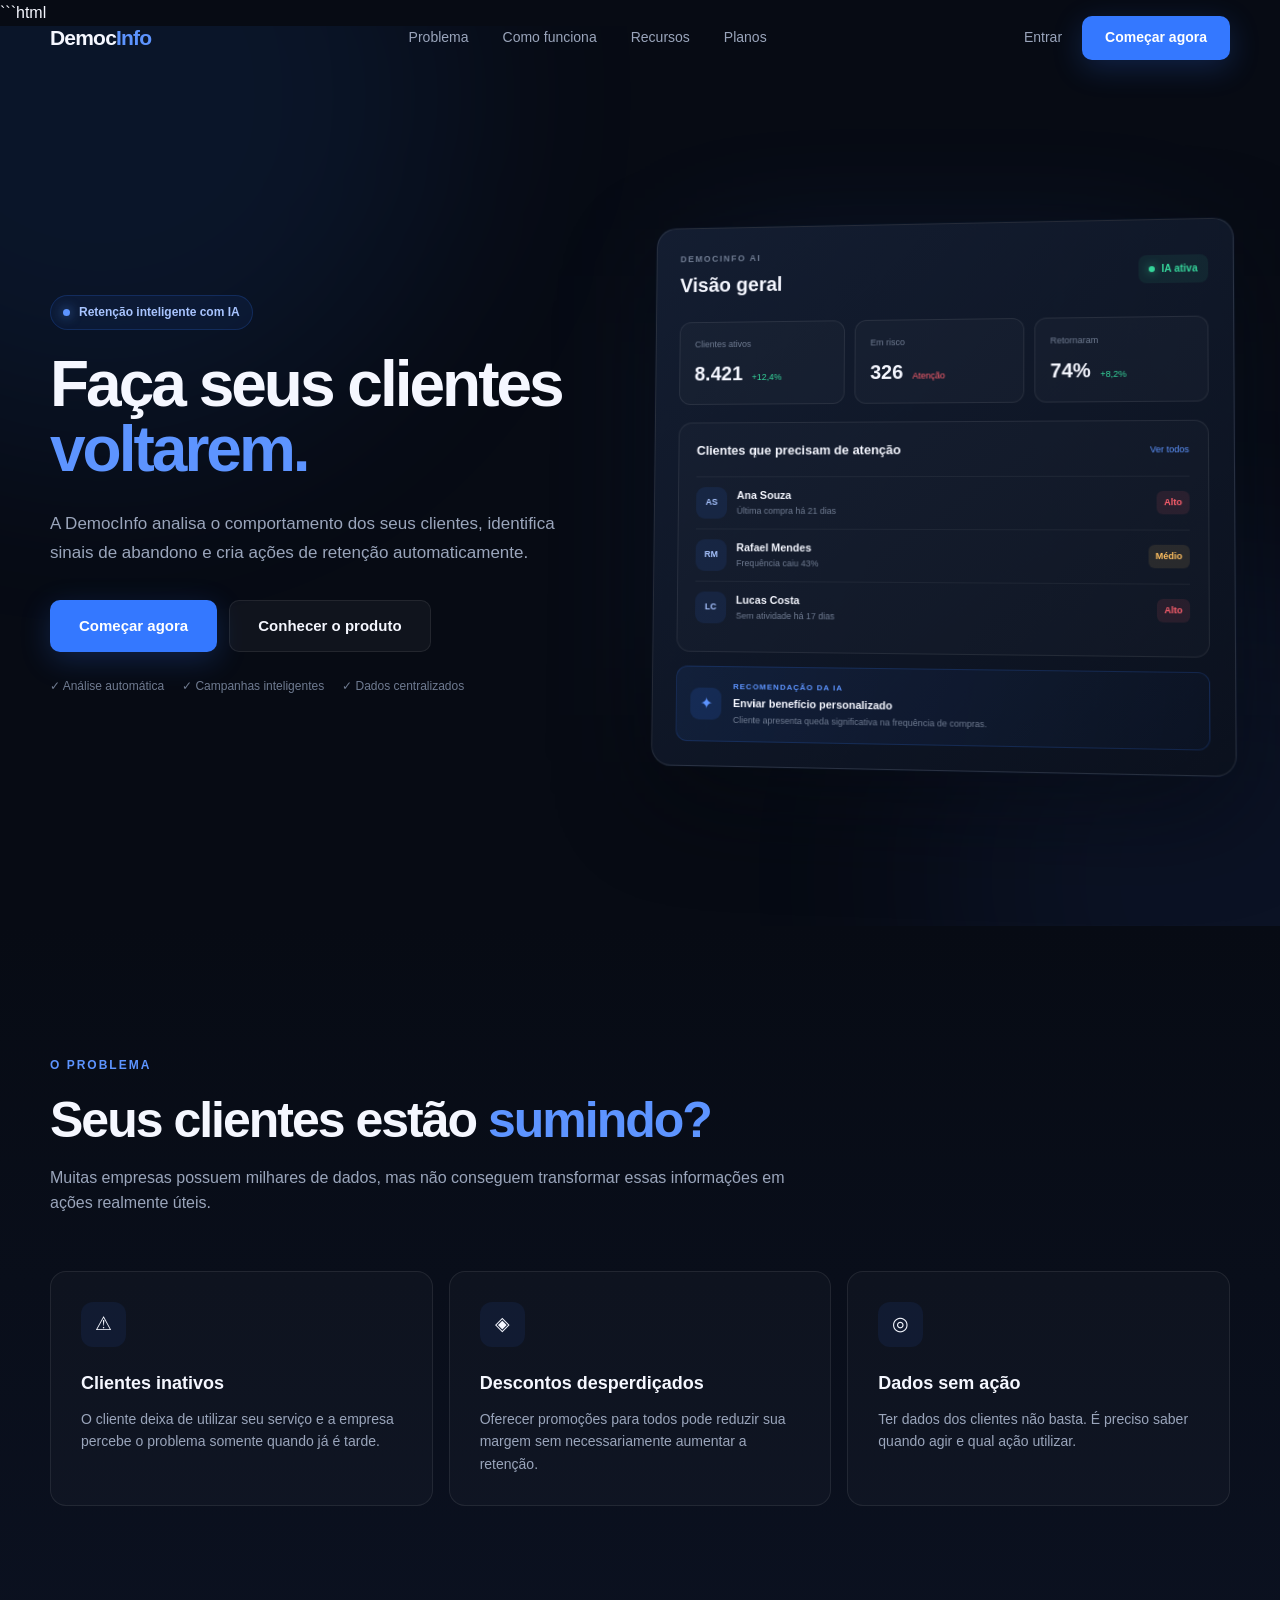
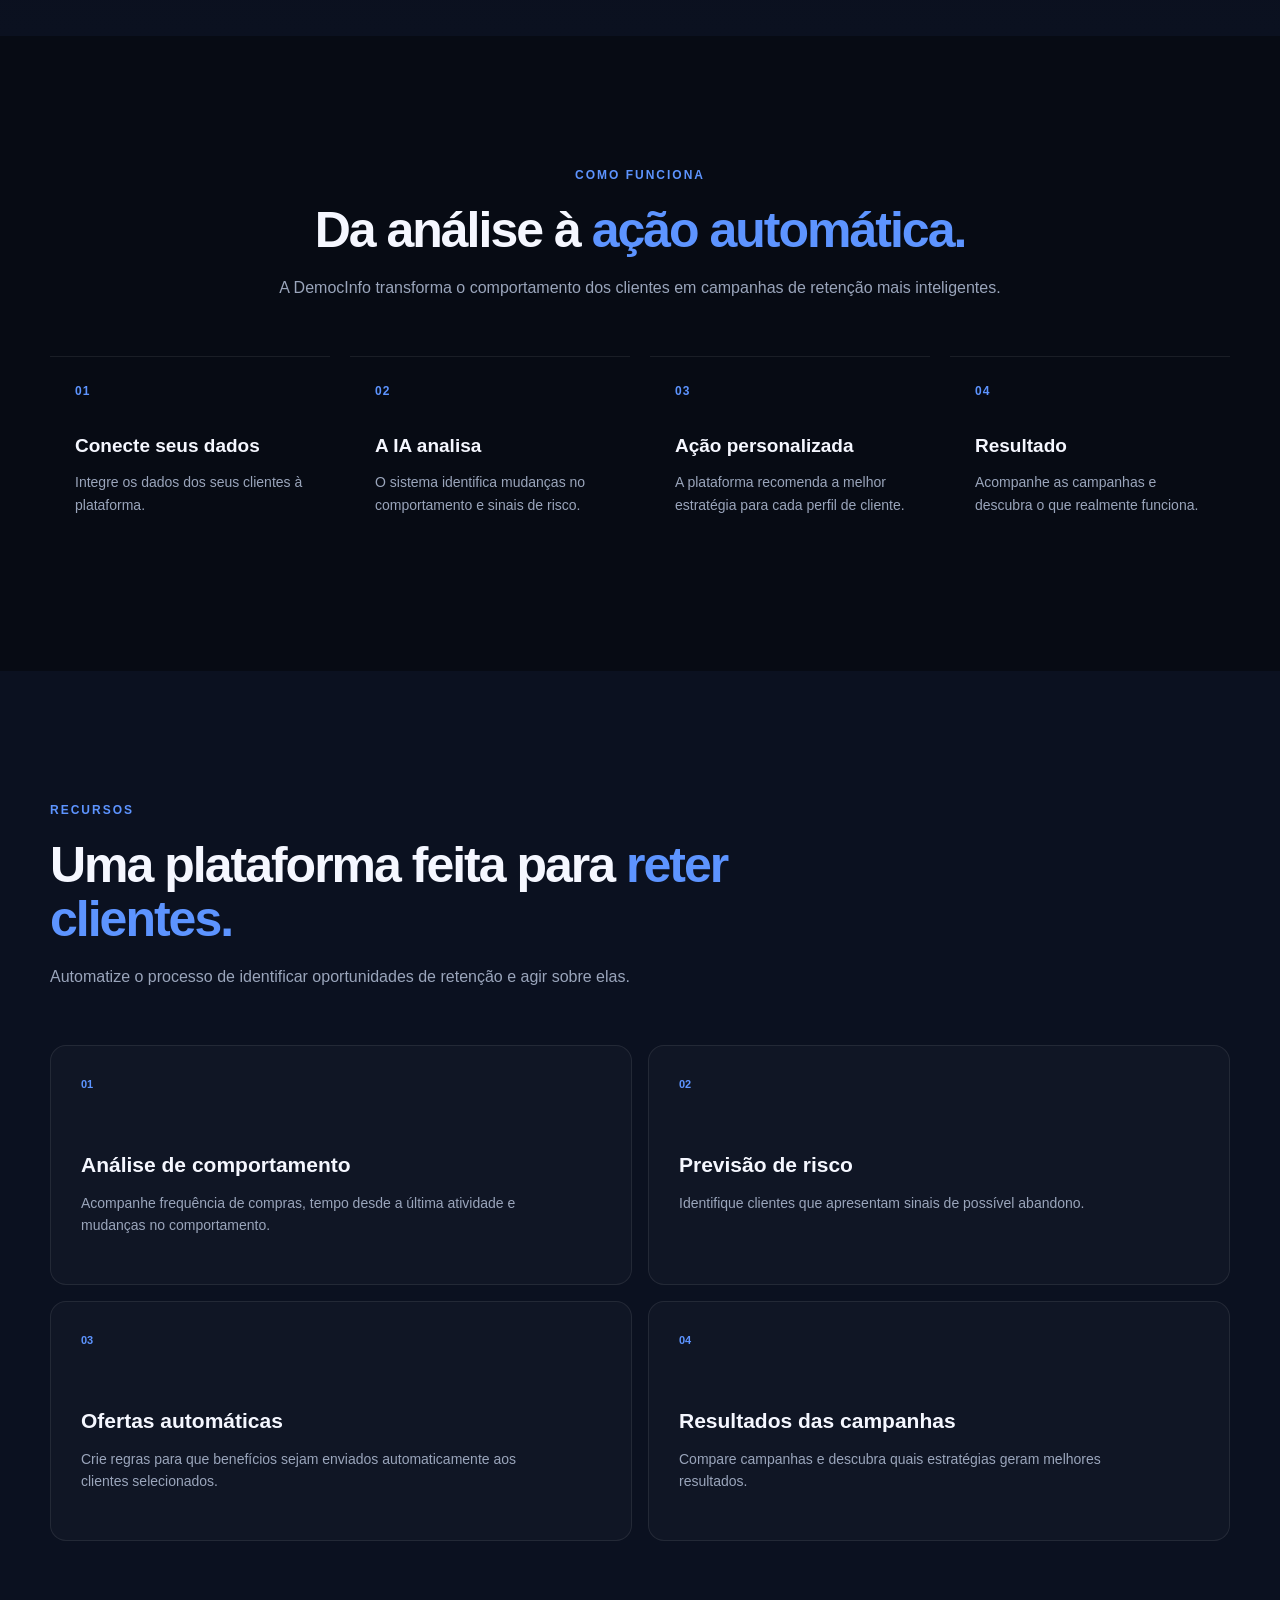
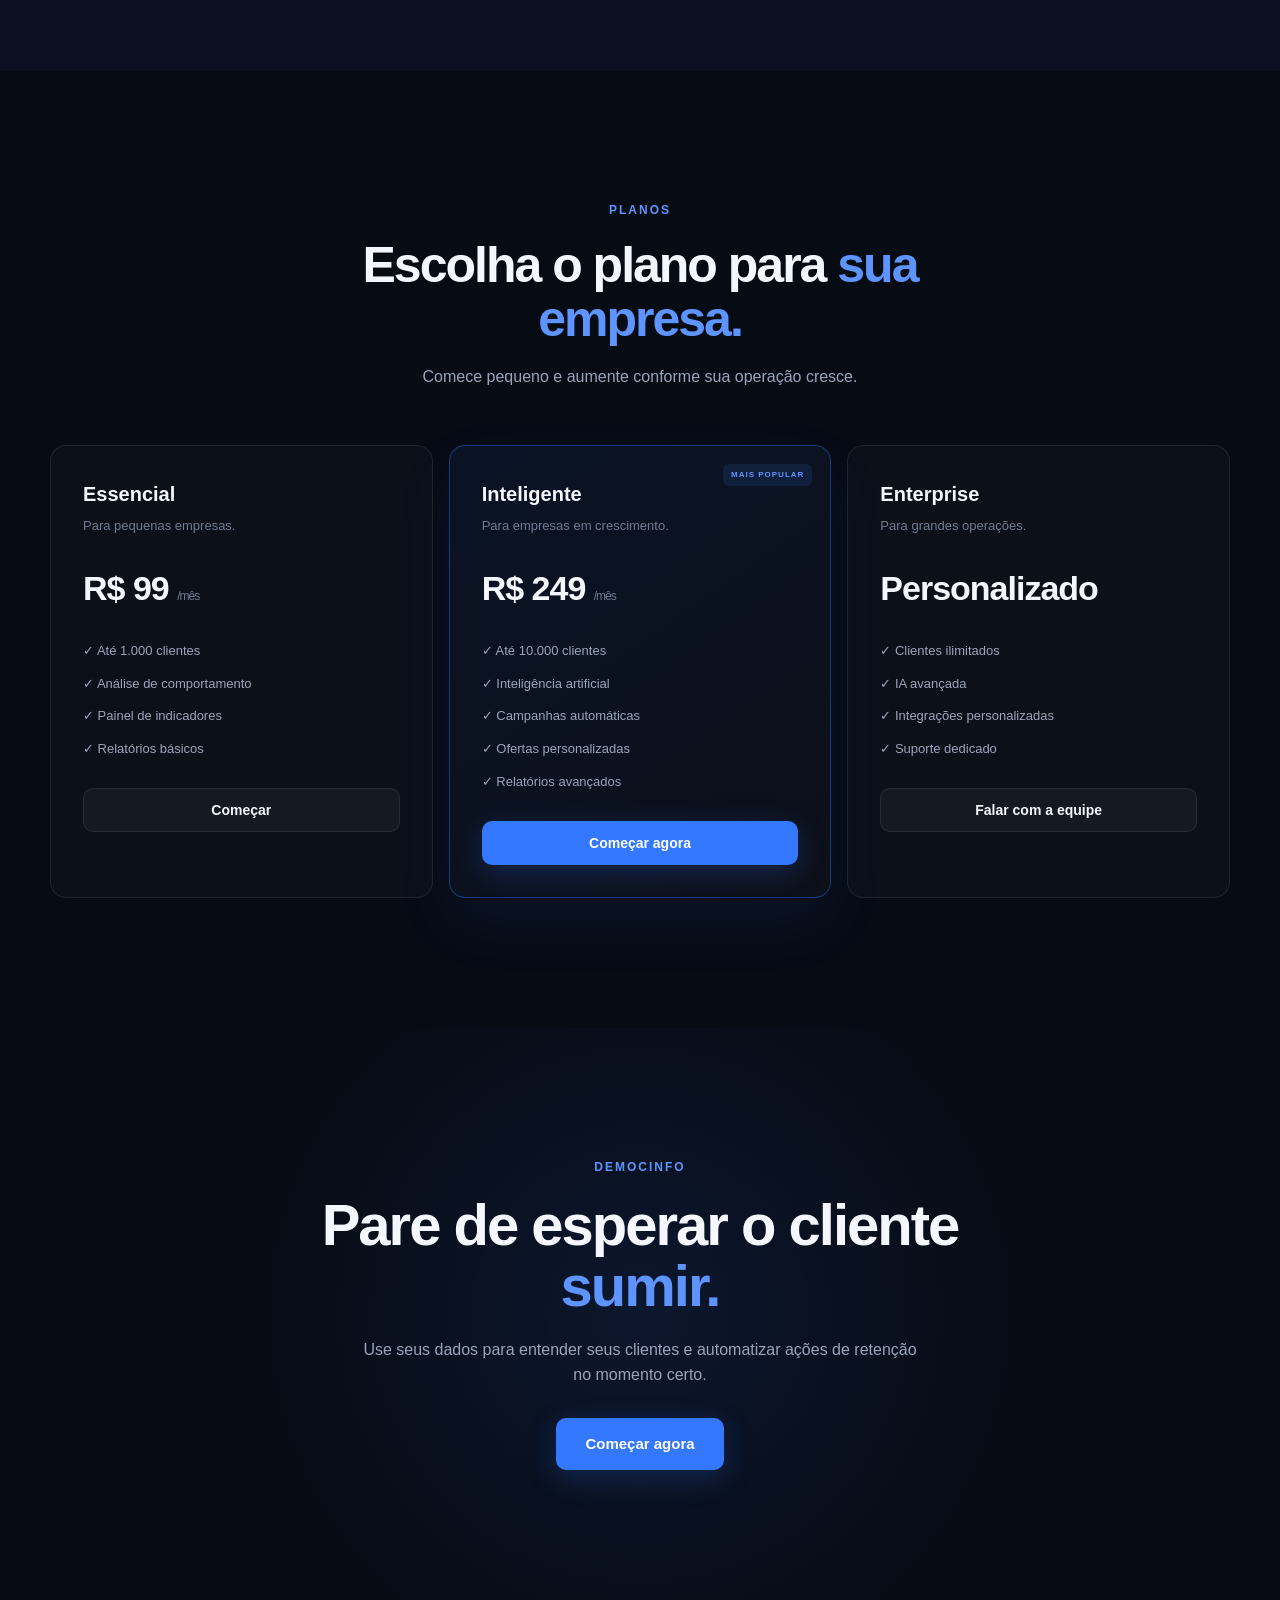
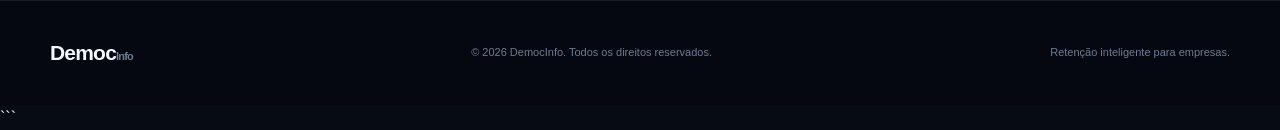
==== backEnd/index.html @ ce71ee93 "democinfo" ====
```html
<!DOCTYPE html>
<html lang="pt-BR">

<head>
    <meta charset="UTF-8">
    <meta name="viewport" content="width=device-width, initial-scale=1.0">

    <title>DemocInfo | Retenção inteligente de clientes</title>

    <meta
        name="description"
        content="DemocInfo utiliza inteligência artificial para identificar clientes em risco e automatizar campanhas de retenção."
    >

    <link rel="stylesheet" href="style.css">
</head>

<body>

    <!-- NAVBAR -->

    <header class="navbar" id="navbar">
        <div class="container navbar-content">

            <a href="index.html" class="logo">
                Democ<span>Info</span>
            </a>

            <nav class="nav-links">
                <a href="#problema">Problema</a>
                <a href="#como-funciona">Como funciona</a>
                <a href="#recursos">Recursos</a>
                <a href="#planos">Planos</a>
            </nav>

            <div class="nav-actions">
                <a href="login.html" class="login-link">Entrar</a>
                <a href="cadastro.html" class="btn btn-primary">Começar agora</a>
            </div>

        </div>
    </header>


    <!-- HERO -->

    <main>

        <section class="hero">
            <div class="container hero-content">

                <div class="hero-text">

                    <div class="badge">
                        <span class="badge-dot"></span>
                        Retenção inteligente com IA
                    </div>

                    <h1>
                        Faça seus clientes
                        <span>voltarem.</span>
                    </h1>

                    <p>
                        A DemocInfo analisa o comportamento dos seus clientes,
                        identifica sinais de abandono e cria ações de retenção
                        automaticamente.
                    </p>

                    <div class="hero-buttons">
                        <a href="cadastro.html" class="btn btn-primary btn-large">
                            Começar agora
                        </a>

                        <a href="produto.html" class="btn btn-secondary btn-large">
                            Conhecer o produto
                        </a>
                    </div>

                    <div class="hero-info">
                        <span>✓ Análise automática</span>
                        <span>✓ Campanhas inteligentes</span>
                        <span>✓ Dados centralizados</span>
                    </div>

                </div>


                <!-- DASHBOARD -->

                <div class="dashboard-wrapper">

                    <div class="dashboard-glow"></div>

                    <div class="dashboard">

                        <div class="dashboard-header">

                            <div>
                                <span class="dashboard-label">
                                    DEMOCINFO AI
                                </span>

                                <h3>
                                    Visão geral
                                </h3>
                            </div>

                            <div class="dashboard-status">
                                <span></span>
                                IA ativa
                            </div>

                        </div>


                        <div class="stats-grid">

                            <div class="stat-card">
                                <span class="stat-title">
                                    Clientes ativos
                                </span>

                                <strong>
                                    8.421
                                </strong>

                                <small class="positive">
                                    +12,4%
                                </small>
                            </div>

                            <div class="stat-card">
                                <span class="stat-title">
                                    Em risco
                                </span>

                                <strong>
                                    326
                                </strong>

                                <small class="negative">
                                    Atenção
                                </small>
                            </div>

                            <div class="stat-card">
                                <span class="stat-title">
                                    Retornaram
                                </span>

                                <strong>
                                    74%
                                </strong>

                                <small class="positive">
                                    +8,2%
                                </small>
                            </div>

                        </div>


                        <div class="risk-section">

                            <div class="section-header">

                                <h4>
                                    Clientes que precisam de atenção
                                </h4>

                                <span class="view-all">
                                    Ver todos
                                </span>

                            </div>


                            <div class="customer">

                                <div class="customer-avatar">
                                    AS
                                </div>

                                <div class="customer-info">
                                    <strong>
                                        Ana Souza
                                    </strong>

                                    <span>
                                        Última compra há 21 dias
                                    </span>
                                </div>

                                <span class="risk high">
                                    Alto
                                </span>

                            </div>


                            <div class="customer">

                                <div class="customer-avatar">
                                    RM
                                </div>

                                <div class="customer-info">
                                    <strong>
                                        Rafael Mendes
                                    </strong>

                                    <span>
                                        Frequência caiu 43%
                                    </span>
                                </div>

                                <span class="risk medium">
                                    Médio
                                </span>

                            </div>


                            <div class="customer">

                                <div class="customer-avatar">
                                    LC
                                </div>

                                <div class="customer-info">
                                    <strong>
                                        Lucas Costa
                                    </strong>

                                    <span>
                                        Sem atividade há 17 dias
                                    </span>
                                </div>

                                <span class="risk high">
                                    Alto
                                </span>

                            </div>

                        </div>


                        <div class="ai-card">

                            <div class="ai-icon">
                                ✦
                            </div>

                            <div>
                                <span>
                                    RECOMENDAÇÃO DA IA
                                </span>

                                <strong>
                                    Enviar benefício personalizado
                                </strong>

                                <p>
                                    Cliente apresenta queda significativa
                                    na frequência de compras.
                                </p>
                            </div>

                        </div>

                    </div>

                </div>

            </div>
        </section>


        <!-- PROBLEMA -->

        <section class="problem" id="problema">

            <div class="container">

                <div class="section-title">

                    <span class="eyebrow">
                        O problema
                    </span>

                    <h2>
                        Seus clientes estão
                        <span>sumindo?</span>
                    </h2>

                    <p>
                        Muitas empresas possuem milhares de dados, mas não
                        conseguem transformar essas informações em ações
                        realmente úteis.
                    </p>

                </div>


                <div class="problem-grid">

                    <article class="problem-card">

                        <div class="problem-icon">
                            ⚠
                        </div>

                        <h3>
                            Clientes inativos
                        </h3>

                        <p>
                            O cliente deixa de utilizar seu serviço e a empresa
                            percebe o problema somente quando já é tarde.
                        </p>

                    </article>


                    <article class="problem-card">

                        <div class="problem-icon">
                            ◈
                        </div>

                        <h3>
                            Descontos desperdiçados
                        </h3>

                        <p>
                            Oferecer promoções para todos pode reduzir sua
                            margem sem necessariamente aumentar a retenção.
                        </p>

                    </article>


                    <article class="problem-card">

                        <div class="problem-icon">
                            ◎
                        </div>

                        <h3>
                            Dados sem ação
                        </h3>

                        <p>
                            Ter dados dos clientes não basta. É preciso saber
                            quando agir e qual ação utilizar.
                        </p>

                    </article>

                </div>

            </div>

        </section>


        <!-- COMO FUNCIONA -->

        <section class="how-it-works" id="como-funciona">

            <div class="container">

                <div class="section-title center">

                    <span class="eyebrow">
                        Como funciona
                    </span>

                    <h2>
                        Da análise à
                        <span>ação automática.</span>
                    </h2>

                    <p>
                        A DemocInfo transforma o comportamento dos clientes
                        em campanhas de retenção mais inteligentes.
                    </p>

                </div>


                <div class="steps">

                    <article class="step">

                        <div class="step-number">
                            01
                        </div>

                        <h3>
                            Conecte seus dados
                        </h3>

                        <p>
                            Integre os dados dos seus clientes à plataforma.
                        </p>

                    </article>


                    <article class="step">

                        <div class="step-number">
                            02
                        </div>

                        <h3>
                            A IA analisa
                        </h3>

                        <p>
                            O sistema identifica mudanças no comportamento
                            e sinais de risco.
                        </p>

                    </article>


                    <article class="step">

                        <div class="step-number">
                            03
                        </div>

                        <h3>
                            Ação personalizada
                        </h3>

                        <p>
                            A plataforma recomenda a melhor estratégia para
                            cada perfil de cliente.
                        </p>

                    </article>


                    <article class="step">

                        <div class="step-number">
                            04
                        </div>

                        <h3>
                            Resultado
                        </h3>

                        <p>
                            Acompanhe as campanhas e descubra o que realmente
                            funciona.
                        </p>

                    </article>

                </div>

            </div>

        </section>


        <!-- RECURSOS -->

        <section class="features" id="recursos">

            <div class="container">

                <div class="section-title">

                    <span class="eyebrow">
                        Recursos
                    </span>

                    <h2>
                        Uma plataforma feita para
                        <span>reter clientes.</span>
                    </h2>

                    <p>
                        Automatize o processo de identificar oportunidades
                        de retenção e agir sobre elas.
                    </p>

                </div>


                <div class="features-grid">

                    <article class="feature-card">

                        <span class="feature-number">
                            01
                        </span>

                        <h3>
                            Análise de comportamento
                        </h3>

                        <p>
                            Acompanhe frequência de compras, tempo desde a
                            última atividade e mudanças no comportamento.
                        </p>

                    </article>


                    <article class="feature-card">

                        <span class="feature-number">
                            02
                        </span>

                        <h3>
                            Previsão de risco
                        </h3>

                        <p>
                            Identifique clientes que apresentam sinais de
                            possível abandono.
                        </p>

                    </article>


                    <article class="feature-card">

                        <span class="feature-number">
                            03
                        </span>

                        <h3>
                            Ofertas automáticas
                        </h3>

                        <p>
                            Crie regras para que benefícios sejam enviados
                            automaticamente aos clientes selecionados.
                        </p>

                    </article>


                    <article class="feature-card">

                        <span class="feature-number">
                            04
                        </span>

                        <h3>
                            Resultados das campanhas
                        </h3>

                        <p>
                            Compare campanhas e descubra quais estratégias
                            geram melhores resultados.
                        </p>

                    </article>

                </div>

            </div>

        </section>


        <!-- PLANOS -->

        <section class="pricing" id="planos">

            <div class="container">

                <div class="section-title center">

                    <span class="eyebrow">
                        Planos
                    </span>

                    <h2>
                        Escolha o plano para
                        <span>sua empresa.</span>
                    </h2>

                    <p>
                        Comece pequeno e aumente conforme sua operação cresce.
                    </p>

                </div>


                <div class="pricing-grid">

                    <article class="pricing-card">

                        <h3>
                            Essencial
                        </h3>

                        <p>
                            Para pequenas empresas.
                        </p>

                        <div class="price">
                            R$ 99
                            <span>/mês</span>
                        </div>

                        <ul>
                            <li>✓ Até 1.000 clientes</li>
                            <li>✓ Análise de comportamento</li>
                            <li>✓ Painel de indicadores</li>
                            <li>✓ Relatórios básicos</li>
                        </ul>

                        <a href="cadastro.html" class="btn btn-secondary full">
                            Começar
                        </a>

                    </article>


                    <article class="pricing-card featured">

                        <span class="popular">
                            MAIS POPULAR
                        </span>

                        <h3>
                            Inteligente
                        </h3>

                        <p>
                            Para empresas em crescimento.
                        </p>

                        <div class="price">
                            R$ 249
                            <span>/mês</span>
                        </div>

                        <ul>
                            <li>✓ Até 10.000 clientes</li>
                            <li>✓ Inteligência artificial</li>
                            <li>✓ Campanhas automáticas</li>
                            <li>✓ Ofertas personalizadas</li>
                            <li>✓ Relatórios avançados</li>
                        </ul>

                        <a href="cadastro.html" class="btn btn-primary full">
                            Começar agora
                        </a>

                    </article>


                    <article class="pricing-card">

                        <h3>
                            Enterprise
                        </h3>

                        <p>
                            Para grandes operações.
                        </p>

                        <div class="price">
                            Personalizado
                        </div>

                        <ul>
                            <li>✓ Clientes ilimitados</li>
                            <li>✓ IA avançada</li>
                            <li>✓ Integrações personalizadas</li>
                            <li>✓ Suporte dedicado</li>
                        </ul>

                        <a href="cadastro.html" class="btn btn-secondary full">
                            Falar com a equipe
                        </a>

                    </article>

                </div>

            </div>

        </section>


        <!-- CTA -->

        <section class="cta">

            <div class="container cta-content">

                <span class="eyebrow">
                    DemocInfo
                </span>

                <h2>
                    Pare de esperar o cliente
                    <span>sumir.</span>
                </h2>

                <p>
                    Use seus dados para entender seus clientes e automatizar
                    ações de retenção no momento certo.
                </p>

                <a href="cadastro.html" class="btn btn-primary btn-large">
                    Começar agora
                </a>

            </div>

        </section>

    </main>


    <!-- FOOTER -->

    <footer class="footer">

        <div class="container footer-content">

            <div>
                <a href="index.html" class="logo">
                    Democ<span>Info</span>
                </a>
            </div>

            <p>
                © 2026 DemocInfo. Todos os direitos reservados.
            </p>

            <span>
                Retenção inteligente para empresas.
            </span>

        </div>

    </footer>


    <script src="auth.js"></script>

</body>
</html>
```
---- backEnd/style.css ----
* {
    margin: 0;
    padding: 0;
    box-sizing: border-box;
}

html {
    scroll-behavior: smooth;
}

body {
    font-family: Inter, Arial, Helvetica, sans-serif;
    background: #070b14;
    color: #f5f7ff;
    line-height: 1.6;
    overflow-x: hidden;
}

a {
    color: inherit;
    text-decoration: none;
}

button,
a {
    -webkit-tap-highlight-color: transparent;
}

:root {
    --background: #070b14;
    --background-light: #0b1120;
    --card: #0d1424;
    --card-light: #111a2d;
    --border: rgba(255, 255, 255, 0.08);
    --text: #f5f7ff;
    --text-secondary: #9aa5bb;
    --text-muted: #6f7b91;
    --primary: #3478ff;
    --primary-light: #5d94ff;
    --success: #35d69b;
    --danger: #ff5f6d;
    --warning: #ffbf5f;
    --radius: 16px;
    --container: 1180px;
}

.container {
    width: min(var(--container), calc(100% - 40px));
    margin: 0 auto;
}

.center {
    text-align: center;
}

.eyebrow {
    display: inline-block;
    margin-bottom: 18px;
    color: var(--primary-light);
    font-size: 12px;
    font-weight: 700;
    letter-spacing: 2px;
    text-transform: uppercase;
}

.btn {
    display: inline-flex;
    align-items: center;
    justify-content: center;
    min-height: 44px;
    padding: 0 22px;
    border-radius: 10px;
    border: 1px solid transparent;
    font-size: 14px;
    font-weight: 600;
    transition:
        transform 0.25s ease,
        background 0.25s ease,
        border-color 0.25s ease,
        box-shadow 0.25s ease;
    cursor: pointer;
}

.btn:hover {
    transform: translateY(-2px);
}

.btn-primary {
    background: var(--primary);
    color: white;
    box-shadow: 0 8px 30px rgba(52, 120, 255, 0.22);
}

.btn-primary:hover {
    background: var(--primary-light);
    box-shadow: 0 12px 35px rgba(52, 120, 255, 0.32);
}

.btn-secondary {
    background: rgba(255, 255, 255, 0.04);
    border-color: var(--border);
    color: var(--text);
}

.btn-secondary:hover {
    background: rgba(255, 255, 255, 0.08);
    border-color: rgba(255, 255, 255, 0.14);
}

.btn-large {
    min-height: 52px;
    padding: 0 28px;
    font-size: 15px;
}

.full {
    width: 100%;
}

.navbar {
    position: fixed;
    top: 0;
    left: 0;
    width: 100%;
    height: 76px;
    z-index: 1000;
    border-bottom: 1px solid transparent;
    transition:
        background 0.3s ease,
        border-color 0.3s ease,
        backdrop-filter 0.3s ease;
}

.navbar.scrolled {
    background: rgba(7, 11, 20, 0.82);
    border-color: var(--border);
    backdrop-filter: blur(18px);
}

.navbar-content {
    height: 100%;
    display: flex;
    align-items: center;
    justify-content: space-between;
}

.logo {
    font-size: 21px;
    font-weight: 800;
    letter-spacing: -0.8px;
}

.logo span {
    color: var(--primary-light);
}

.nav-links {
    display: flex;
    align-items: center;
    gap: 34px;
    color: var(--text-secondary);
    font-size: 14px;
}

.nav-links a {
    transition: color 0.2s ease;
}

.nav-links a:hover {
    color: var(--text);
}

.nav-actions {
    display: flex;
    align-items: center;
    gap: 20px;
}

.login-link {
    color: var(--text-secondary);
    font-size: 14px;
    transition: color 0.2s ease;
}

.login-link:hover {
    color: white;
}

.hero {
    position: relative;
    min-height: 100vh;
    padding-top: 150px;
    padding-bottom: 110px;
    display: flex;
    align-items: center;
    overflow: hidden;
}

.hero::before {
    content: "";
    position: absolute;
    width: 700px;
    height: 700px;
    top: -280px;
    left: -250px;
    background: rgba(52, 120, 255, 0.09);
    border-radius: 50%;
    filter: blur(100px);
    pointer-events: none;
}

.hero::after {
    content: "";
    position: absolute;
    width: 600px;
    height: 600px;
    right: -250px;
    bottom: -250px;
    background: rgba(80, 110, 255, 0.07);
    border-radius: 50%;
    filter: blur(100px);
    pointer-events: none;
}

.hero-content {
    position: relative;
    z-index: 2;
    display: grid;
    grid-template-columns: 0.95fr 1.05fr;
    align-items: center;
    gap: 70px;
}

.badge {
    display: inline-flex;
    align-items: center;
    gap: 9px;
    padding: 7px 12px;
    margin-bottom: 22px;
    border: 1px solid rgba(52, 120, 255, 0.2);
    border-radius: 100px;
    background: rgba(52, 120, 255, 0.07);
    color: #a8c4ff;
    font-size: 12px;
    font-weight: 600;
}

.badge-dot {
    width: 7px;
    height: 7px;
    border-radius: 50%;
    background: var(--primary-light);
    box-shadow: 0 0 12px rgba(93, 148, 255, 0.8);
}

.hero h1 {
    max-width: 650px;
    font-size: clamp(46px, 5vw, 72px);
    line-height: 1.02;
    letter-spacing: -3px;
    margin-bottom: 26px;
}

.hero h1 span {
    color: var(--primary-light);
}

.hero-text > p {
    max-width: 590px;
    margin-bottom: 32px;
    color: var(--text-secondary);
    font-size: 17px;
    line-height: 1.75;
}

.hero-buttons {
    display: flex;
    align-items: center;
    gap: 12px;
    margin-bottom: 25px;
}

.hero-info {
    display: flex;
    flex-wrap: wrap;
    gap: 18px;
    color: var(--text-muted);
    font-size: 12px;
}

.dashboard-wrapper {
    position: relative;
    perspective: 1200px;
    animation: fadeUp 0.8s ease 0.15s both;
}

.dashboard-glow {
    position: absolute;
    inset: 10%;
    background: rgba(52, 120, 255, 0.2);
    filter: blur(70px);
    z-index: -1;
}

.dashboard {
    position: relative;
    padding: 24px;
    border: 1px solid rgba(255, 255, 255, 0.1);
    border-radius: 20px;
    background:
        linear-gradient(
            145deg,
            rgba(19, 29, 49, 0.98),
            rgba(10, 16, 29, 0.98)
        );
    box-shadow:
        0 35px 100px rgba(0, 0, 0, 0.45),
        0 0 0 1px rgba(52, 120, 255, 0.04);
    transform: rotateY(-5deg) rotateX(2deg);
    transition: transform 0.5s ease;
}

.dashboard:hover {
    transform: rotateY(0) rotateX(0);
}

.dashboard-header {
    display: flex;
    justify-content: space-between;
    align-items: center;
    margin-bottom: 22px;
}

.dashboard-label {
    display: block;
    margin-bottom: 4px;
    color: var(--text-muted);
    font-size: 9px;
    font-weight: 700;
    letter-spacing: 1.5px;
}

.dashboard-header h3 {
    font-size: 20px;
}

.dashboard-status {
    display: flex;
    align-items: center;
    gap: 7px;
    padding: 6px 10px;
    border-radius: 8px;
    background: rgba(53, 214, 155, 0.08);
    color: var(--success);
    font-size: 10px;
    font-weight: 600;
}

.dashboard-status span {
    width: 6px;
    height: 6px;
    border-radius: 50%;
    background: var(--success);
    box-shadow: 0 0 10px rgba(53, 214, 155, 0.7);
}

.stats-grid {
    display: grid;
    grid-template-columns: repeat(3, 1fr);
    gap: 10px;
    margin-bottom: 18px;
}

.stat-card {
    padding: 15px;
    border: 1px solid var(--border);
    border-radius: 12px;
    background: rgba(255, 255, 255, 0.025);
}

.stat-title {
    display: block;
    margin-bottom: 6px;
    color: var(--text-muted);
    font-size: 9px;
}

.stat-card strong {
    display: inline-block;
    margin-right: 5px;
    font-size: 20px;
}

.stat-card small {
    font-size: 9px;
}

.positive {
    color: var(--success);
}

.negative {
    color: var(--danger);
}

.risk-section {
    padding: 18px;
    border: 1px solid var(--border);
    border-radius: 14px;
    background: rgba(255, 255, 255, 0.02);
}

.section-header {
    display: flex;
    align-items: center;
    justify-content: space-between;
    margin-bottom: 15px;
}

.section-header h4 {
    font-size: 13px;
}

.view-all {
    color: var(--primary-light);
    font-size: 9px;
}

.customer {
    display: flex;
    align-items: center;
    padding: 10px 0;
    border-top: 1px solid rgba(255, 255, 255, 0.05);
}

.customer-avatar {
    width: 32px;
    height: 32px;
    margin-right: 10px;
    display: flex;
    align-items: center;
    justify-content: center;
    border-radius: 9px;
    background: rgba(52, 120, 255, 0.1);
    color: #a8c4ff;
    font-size: 9px;
    font-weight: 700;
}

.customer-info {
    flex: 1;
}

.customer-info strong {
    display: block;
    font-size: 11px;
}

.customer-info span {
    color: var(--text-muted);
    font-size: 9px;
}

.risk {
    padding: 4px 7px;
    border-radius: 6px;
    font-size: 9px;
    font-weight: 700;
}

.risk.high {
    background: rgba(255, 95, 109, 0.1);
    color: var(--danger);
}

.risk.medium {
    background: rgba(255, 191, 95, 0.1);
    color: var(--warning);
}

.ai-card {
    display: flex;
    align-items: center;
    gap: 12px;
    margin-top: 14px;
    padding: 14px;
    border: 1px solid rgba(52, 120, 255, 0.18);
    border-radius: 12px;
    background:
        linear-gradient(
            100deg,
            rgba(52, 120, 255, 0.09),
            rgba(52, 120, 255, 0.025)
        );
}

.ai-icon {
    width: 32px;
    height: 32px;
    display: flex;
    align-items: center;
    justify-content: center;
    flex-shrink: 0;
    border-radius: 9px;
    background: rgba(52, 120, 255, 0.14);
    color: var(--primary-light);
    font-size: 16px;
}

.ai-card span {
    display: block;
    margin-bottom: 2px;
    color: var(--primary-light);
    font-size: 8px;
    font-weight: 700;
    letter-spacing: 1px;
}

.ai-card strong {
    display: block;
    font-size: 11px;
}

.ai-card p {
    color: var(--text-muted);
    font-size: 9px;
}

.section-title {
    max-width: 760px;
    margin-bottom: 55px;
}

.section-title.center {
    margin-left: auto;
    margin-right: auto;
}

.section-title h2 {
    margin-bottom: 18px;
    font-size: clamp(34px, 4vw, 50px);
    line-height: 1.08;
    letter-spacing: -2px;
}

.section-title h2 span {
    color: var(--primary-light);
}

.section-title p {
    color: var(--text-secondary);
    font-size: 16px;
}

.problem {
    padding: 130px 0;
    background:
        linear-gradient(
            180deg,
            var(--background),
            var(--background-light)
        );
}

.problem-grid {
    display: grid;
    grid-template-columns: repeat(3, 1fr);
    gap: 16px;
}

.problem-card {
    padding: 30px;
    border: 1px solid var(--border);
    border-radius: var(--radius);
    background: rgba(255, 255, 255, 0.025);
    transition:
        transform 0.3s ease,
        border-color 0.3s ease,
        background 0.3s ease;
}

.problem-card:hover {
    transform: translateY(-5px);
    border-color: rgba(52, 120, 255, 0.25);
    background: rgba(255, 255, 255, 0.04);
}

.problem-icon {
    width: 45px;
    height: 45px;
    display: flex;
    align-items: center;
    justify-content: center;
    margin-bottom: 22px;
    border-radius: 12px;
    background: rgba(52, 120, 255, 0.08);
    font-size: 19px;
}

.problem-card h3 {
    margin-bottom: 10px;
    font-size: 18px;
}

.problem-card p {
    color: var(--text-secondary);
    font-size: 14px;
}

.how-it-works {
    padding: 130px 0;
}

.steps {
    display: grid;
    grid-template-columns: repeat(4, 1fr);
    gap: 20px;
}

.step {
    position: relative;
    padding: 25px;
    border-top: 1px solid var(--border);
}

.step-number {
    margin-bottom: 30px;
    color: var(--primary-light);
    font-size: 12px;
    font-weight: 700;
    letter-spacing: 1px;
}

.step h3 {
    margin-bottom: 10px;
    font-size: 19px;
}

.step p {
    color: var(--text-secondary);
    font-size: 14px;
}

.features {
    padding: 130px 0;
    background: var(--background-light);
}

.features-grid {
    display: grid;
    grid-template-columns: repeat(2, 1fr);
    gap: 16px;
}

.feature-card {
    min-height: 240px;
    padding: 30px;
    border: 1px solid var(--border);
    border-radius: var(--radius);
    background: rgba(255, 255, 255, 0.025);
    transition:
        transform 0.3s ease,
        border-color 0.3s ease;
}

.feature-card:hover {
    transform: translateY(-5px);
    border-color: rgba(52, 120, 255, 0.25);
}

.feature-number {
    color: var(--primary-light);
    font-size: 11px;
    font-weight: 700;
}

.feature-card h3 {
    margin-top: 55px;
    margin-bottom: 10px;
    font-size: 21px;
}

.feature-card p {
    max-width: 470px;
    color: var(--text-secondary);
    font-size: 14px;
}

.pricing {
    padding: 130px 0;
}

.pricing-grid {
    display: grid;
    grid-template-columns: repeat(3, 1fr);
    gap: 16px;
    align-items: stretch;
}

.pricing-card {
    position: relative;
    padding: 32px;
    border: 1px solid var(--border);
    border-radius: var(--radius);
    background: rgba(255, 255, 255, 0.025);
}

.pricing-card.featured {
    border-color: rgba(52, 120, 255, 0.4);
    background:
        linear-gradient(
            145deg,
            rgba(52, 120, 255, 0.08),
            rgba(255, 255, 255, 0.025)
        );
    box-shadow: 0 25px 60px rgba(52, 120, 255, 0.08);
}

.popular {
    position: absolute;
    top: 18px;
    right: 18px;
    padding: 5px 8px;
    border-radius: 6px;
    background: rgba(52, 120, 255, 0.12);
    color: var(--primary-light);
    font-size: 8px;
    font-weight: 700;
    letter-spacing: 1px;
}

.pricing-card h3 {
    margin-bottom: 6px;
    font-size: 20px;
}

.pricing-card > p {
    color: var(--text-muted);
    font-size: 13px;
}

.price {
    margin: 25px 0;
    font-size: 34px;
    font-weight: 800;
    letter-spacing: -1px;
}

.price span {
    color: var(--text-muted);
    font-size: 12px;
    font-weight: 400;
}

.pricing-card ul {
    display: flex;
    flex-direction: column;
    gap: 12px;
    margin-bottom: 28px;
    list-style: none;
    color: var(--text-secondary);
    font-size: 13px;
}

.cta {
    padding: 130px 0;
    background:
        radial-gradient(
            circle at center,
            rgba(52, 120, 255, 0.11),
            transparent 55%
        );
}

.cta-content {
    max-width: 780px;
    text-align: center;
}

.cta h2 {
    margin-bottom: 20px;
    font-size: clamp(36px, 5vw, 58px);
    line-height: 1.05;
    letter-spacing: -2px;
}

.cta h2 span {
    color: var(--primary-light);
}

.cta p {
    max-width: 560px;
    margin: 0 auto 30px;
    color: var(--text-secondary);
    font-size: 16px;
}

.footer {
    padding: 35px 0;
    border-top: 1px solid var(--border);
    background: #050811;
}

.footer-content {
    display: flex;
    align-items: center;
    justify-content: space-between;
    gap: 20px;
}

.footer p,
.footer span {
    color: var(--text-muted);
    font-size: 11px;
}

@keyframes fadeUp {
    from {
        opacity: 0;
        transform: translateY(25px);
    }

    to {
        opacity: 1;
        transform: translateY(0);
    }
}

.hero-text {
    animation: fadeUp 0.8s ease both;
}

@media (max-width: 1000px) {
    .nav-links {
        display: none;
    }

    .hero-content {
        grid-template-columns: 1fr;
        gap: 60px;
    }

    .hero-text {
        text-align: center;
    }

    .hero-text > p {
        margin-left: auto;
        margin-right: auto;
    }

    .hero-buttons {
        justify-content: center;
    }

    .hero-info {
        justify-content: center;
    }

    .dashboard-wrapper {
        max-width: 700px;
        width: 100%;
        margin: 0 auto;
    }

    .steps {
        grid-template-columns: repeat(2, 1fr);
    }

    .problem-grid {
        grid-template-columns: 1fr;
    }

    .pricing-grid {
        grid-template-columns: 1fr;
        max-width: 500px;
        margin: 0 auto;
    }
}

@media (max-width: 650px) {
    .container {
        width: min(var(--container), calc(100% - 28px));
    }

    .navbar {
        height: 68px;
    }

    .nav-actions .login-link {
        display: none;
    }

    .hero {
        padding-top: 120px;
        padding-bottom: 80px;
    }

    .hero h1 {
        font-size: 45px;
        letter-spacing: -2px;
    }

    .hero-text > p {
        font-size: 15px;
    }

    .hero-buttons {
        flex-direction: column;
        width: 100%;
    }

    .hero-buttons .btn {
        width: 100%;
    }

    .hero-info {
        flex-direction: column;
        gap: 7px;
    }

    .dashboard {
        padding: 16px;
        transform: none;
    }

    .stats-grid {
        grid-template-columns: 1fr;
    }

    .problem,
    .how-it-works,
    .features,
    .pricing,
    .cta {
        padding: 90px 0;
    }

    .section-title {
        margin-bottom: 40px;
    }

    .section-title h2 {
        font-size: 34px;
    }

    .steps {
        grid-template-columns: 1fr;
    }

    .features-grid {
        grid-template-columns: 1fr;
    }

    .feature-card {
        min-height: 210px;
    }

    .footer-content {
        flex-direction: column;
        text-align: center;
    }
}

.product-hero {
    position: relative;
    min-height: 82vh;
    padding-top: 150px;
    padding-bottom: 100px;
    display: flex;
    align-items: center;
    overflow: hidden;
}

.product-hero::before {
    content: "";
    position: absolute;
    width: 700px;
    height: 700px;
    top: -300px;
    right: -200px;
    border-radius: 50%;
    background: rgba(52, 120, 255, 0.12);
    filter: blur(120px);
    pointer-events: none;
}

.product-hero-content {
    position: relative;
    z-index: 2;
}

.product-hero-text {
    max-width: 900px;
}

.product-hero h1 {
    max-width: 900px;
    margin-bottom: 25px;
    font-size: clamp(48px, 6vw, 78px);
    line-height: 1.02;
    letter-spacing: -3px;
}

.product-hero h1 span {
    color: var(--primary-light);
}

.product-hero p {
    max-width: 720px;
    margin-bottom: 32px;
    color: var(--text-secondary);
    font-size: 18px;
    line-height: 1.7;
}

.product-buttons {
    display: flex;
    align-items: center;
    gap: 12px;
}

.product-preview-section {
    padding: 20px 0 130px;
}

.product-preview {
    position: relative;
    padding: 22px;
    border: 1px solid rgba(255, 255, 255, 0.1);
    border-radius: 22px;
    background:
        linear-gradient(
            145deg,
            rgba(19, 29, 49, 0.98),
            rgba(8, 14, 25, 0.98)
        );
    box-shadow:
        0 35px 100px rgba(0, 0, 0, 0.45),
        0 0 70px rgba(52, 120, 255, 0.08);
    overflow: hidden;
}

.preview-topbar {
    display: flex;
    align-items: center;
    justify-content: space-between;
    padding-bottom: 18px;
    border-bottom: 1px solid var(--border);
}

.preview-brand {
    display: flex;
    align-items: center;
    gap: 10px;
}

.preview-logo {
    width: 30px;
    height: 30px;
    display: flex;
    align-items: center;
    justify-content: center;
    border-radius: 9px;
    background: var(--primary);
    font-size: 12px;
    font-weight: 800;
}

.preview-brand strong {
    font-size: 13px;
}

.preview-status {
    display: flex;
    align-items: center;
    gap: 7px;
    color: var(--success);
    font-size: 10px;
}

.preview-status span {
    width: 6px;
    height: 6px;
    border-radius: 50%;
    background: var(--success);
}

.preview-body {
    display: grid;
    grid-template-columns: 190px 1fr;
    min-height: 440px;
}

.preview-sidebar {
    padding: 25px 15px;
    border-right: 1px solid var(--border);
}

.preview-menu-title {
    margin-bottom: 12px;
    color: var(--text-muted);
    font-size: 8px;
    font-weight: 700;
    letter-spacing: 1px;
    text-transform: uppercase;
}

.preview-menu {
    display: flex;
    flex-direction: column;
    gap: 5px;
}

.preview-menu-item {
    padding: 10px 12px;
    border-radius: 8px;
    color: var(--text-muted);
    font-size: 11px;
}

.preview-menu-item.active {
    background: rgba(52, 120, 255, 0.12);
    color: var(--primary-light);
}

.preview-main {
    padding: 25px;
}

.preview-main-header {
    display: flex;
    align-items: center;
    justify-content: space-between;
    margin-bottom: 22px;
}

.preview-main-header h3 {
    font-size: 20px;
}

.preview-date {
    color: var(--text-muted);
    font-size: 9px;
}

.preview-stats {
    display: grid;
    grid-template-columns: repeat(3, 1fr);
    gap: 10px;
    margin-bottom: 18px;
}

.preview-stat {
    padding: 15px;
    border: 1px solid var(--border);
    border-radius: 12px;
    background: rgba(255, 255, 255, 0.025);
}

.preview-stat span {
    display: block;
    margin-bottom: 6px;
    color: var(--text-muted);
    font-size: 9px;
}

.preview-stat strong {
    display: block;
    margin-bottom: 3px;
    font-size: 21px;
}

.preview-stat small {
    color: var(--success);
    font-size: 9px;
}

.preview-columns {
    display: grid;
    grid-template-columns: 1.2fr 0.8fr;
    gap: 12px;
}

.preview-card {
    padding: 18px;
    border: 1px solid var(--border);
    border-radius: 13px;
    background: rgba(255, 255, 255, 0.02);
}

.preview-card-header {
    display: flex;
    justify-content: space-between;
    margin-bottom: 15px;
}

.preview-card-header strong {
    font-size: 12px;
}

.preview-card-header span {
    color: var(--primary-light);
    font-size: 9px;
}

.customer-row {
    display: flex;
    align-items: center;
    gap: 10px;
    padding: 11px 0;
    border-top: 1px solid rgba(255, 255, 255, 0.05);
}

.customer-data {
    flex: 1;
}

.customer-data strong {
    display: block;
    font-size: 10px;
}

.customer-data span {
    color: var(--text-muted);
    font-size: 8px;
}

.customer-risk {
    padding: 4px 7px;
    border-radius: 6px;
    font-size: 8px;
    font-weight: 700;
}

.customer-risk.high {
    background: rgba(255, 95, 109, 0.1);
    color: var(--danger);
}

.customer-risk.medium {
    background: rgba(255, 191, 95, 0.1);
    color: var(--warning);
}

.ai-action {
    margin-top: 15px;
    padding: 14px;
    border: 1px solid rgba(52, 120, 255, 0.18);
    border-radius: 11px;
    background: rgba(52, 120, 255, 0.05);
}

.ai-action-label {
    display: block;
    margin-bottom: 5px;
    color: var(--primary-light);
    font-size: 8px;
    font-weight: 700;
    letter-spacing: 1px;
}

.ai-action strong {
    display: block;
    margin-bottom: 4px;
    font-size: 12px;
}

.ai-action p {
    color: var(--text-muted);
    font-size: 9px;
}

.product-overview {
    padding: 130px 0;
    background: var(--background-light);
}

.product-flow {
    display: grid;
    grid-template-columns: repeat(4, 1fr);
    gap: 15px;
}

.flow-card {
    padding: 28px;
    border: 1px solid var(--border);
    border-radius: var(--radius);
    background: rgba(255, 255, 255, 0.025);
    transition:
        transform 0.3s ease,
        border-color 0.3s ease;
}

.flow-card:hover {
    transform: translateY(-6px);
    border-color: rgba(52, 120, 255, 0.3);
}

.flow-number {
    color: var(--primary-light);
    font-size: 11px;
    font-weight: 700;
}

.flow-icon {
    width: 46px;
    height: 46px;
    display: flex;
    align-items: center;
    justify-content: center;
    margin: 28px 0 20px;
    border-radius: 12px;
    background: rgba(52, 120, 255, 0.1);
    color: var(--primary-light);
    font-size: 18px;
}

.flow-card h3 {
    margin-bottom: 9px;
    font-size: 18px;
}

.flow-card p {
    color: var(--text-secondary);
    font-size: 13px;
    line-height: 1.65;
}

.product-ai {
    padding: 130px 0;
}

.ai-content {
    display: grid;
    grid-template-columns: 0.9fr 1.1fr;
    align-items: center;
    gap: 80px;
}

.ai-text h2 {
    margin-bottom: 20px;
    font-size: clamp(35px, 4vw, 52px);
    line-height: 1.05;
    letter-spacing: -2px;
}

.ai-text h2 span {
    color: var(--primary-light);
}

.ai-text > p {
    margin-bottom: 35px;
    color: var(--text-secondary);
    font-size: 15px;
}

.ai-features {
    display: flex;
    flex-direction: column;
    gap: 24px;
}

.ai-feature {
    display: flex;
    gap: 14px;
}

.ai-feature > span {
    width: 28px;
    height: 28px;
    display: flex;
    align-items: center;
    justify-content: center;
    flex-shrink: 0;
    border-radius: 8px;
    background: rgba(53, 214, 155, 0.08);
    color: var(--success);
    font-size: 12px;
}

.ai-feature strong {
    display: block;
    margin-bottom: 3px;
    font-size: 14px;
}

.ai-feature p {
    color: var(--text-secondary);
    font-size: 12px;
}

.ai-demo {
    padding: 25px;
    border: 1px solid rgba(52, 120, 255, 0.18);
    border-radius: 20px;
    background:
        linear-gradient(
            145deg,
            rgba(18, 28, 48, 0.95),
            rgba(9, 15, 27, 0.98)
        );
    box-shadow: 0 30px 80px rgba(0, 0, 0, 0.35);
}

.ai-demo-header {
    display: flex;
    align-items: center;
    justify-content: space-between;
    margin-bottom: 25px;
    color: var(--primary-light);
    font-size: 10px;
    font-weight: 700;
    letter-spacing: 1.5px;
}

.ai-online {
    display: flex;
    align-items: center;
    gap: 6px;
    color: var(--success);
    font-size: 9px;
    letter-spacing: 0;
}

.ai-online span {
    width: 6px;
    height: 6px;
    border-radius: 50%;
    background: var(--success);
}

.ai-customer {
    display: flex;
    align-items: center;
    gap: 12px;
    padding-bottom: 22px;
    border-bottom: 1px solid var(--border);
}

.customer-avatar.large {
    width: 42px;
    height: 42px;
    margin: 0;
    border-radius: 12px;
    font-size: 11px;
}

.ai-customer strong {
    display: block;
    font-size: 14px;
}

.ai-customer span {
    color: var(--text-muted);
    font-size: 10px;
}

.ai-risk {
    padding: 22px 0;
    border-bottom: 1px solid var(--border);
}

.risk-header {
    display: flex;
    justify-content: space-between;
    margin-bottom: 10px;
}

.risk-header span {
    color: var(--text-secondary);
    font-size: 11px;
}

.risk-header strong {
    color: var(--danger);
    font-size: 16px;
}

.risk-bar {
    width: 100%;
    height: 7px;
    overflow: hidden;
    border-radius: 20px;
    background: rgba(255, 255, 255, 0.06);
}

.risk-bar div {
    width: 82%;
    height: 100%;
    border-radius: inherit;
    background: var(--danger);
}

.ai-data {
    display: grid;
    grid-template-columns: repeat(3, 1fr);
    gap: 12px;
    padding: 22px 0;
    border-bottom: 1px solid var(--border);
}

.ai-data span {
    display: block;
    margin-bottom: 4px;
    color: var(--text-muted);
    font-size: 9px;
}

.ai-data strong {
    font-size: 13px;
}

.ai-recommendation {
    margin-top: 18px;
    padding: 17px;
    border: 1px solid rgba(52, 120, 255, 0.18);
    border-radius: 12px;
    background: rgba(52, 120, 255, 0.05);
}

.ai-recommendation > span {
    display: block;
    margin-bottom: 5px;
    color: var(--primary-light);
    font-size: 8px;
    font-weight: 700;
    letter-spacing: 1.5px;
}

.ai-recommendation strong {
    display: block;
    margin-bottom: 4px;
    font-size: 15px;
}

.ai-recommendation p {
    margin-bottom: 10px;
    color: var(--text-secondary);
    font-size: 10px;
}

.recommendation-status {
    color: var(--success) !important;
    font-size: 9px !important;
}

.control-section {
    padding: 130px 0;
    background: var(--background-light);
}

.control-grid {
    display: grid;
    grid-template-columns: repeat(3, 1fr);
    gap: 16px;
}

.control-card {
    padding: 30px;
    border: 1px solid var(--border);
    border-radius: var(--radius);
    background: rgba(255, 255, 255, 0.025);
}

.control-icon {
    width: 42px;
    height: 42px;
    display: flex;
    align-items: center;
    justify-content: center;
    margin-bottom: 20px;
    border-radius: 11px;
    background: rgba(52, 120, 255, 0.1);
    color: var(--primary-light);
    font-size: 15px;
    font-weight: 700;
}

.control-card h3 {
    margin-bottom: 8px;
    font-size: 18px;
}

.control-card > p {
    margin-bottom: 20px;
    color: var(--text-secondary);
    font-size: 13px;
}

.control-example {
    padding: 10px 12px;
    border-radius: 8px;
    background: rgba(255, 255, 255, 0.035);
    color: var(--text-muted);
    font-size: 10px;
}

.control-example strong {
    color: var(--text);
}

.product-results {
    padding: 130px 0;
}

.results-dashboard {
    display: grid;
    grid-template-columns: repeat(4, 1fr);
    gap: 12px;
}

.result-box {
    padding: 24px;
    border: 1px solid var(--border);
    border-radius: 14px;
    background: rgba(255, 255, 255, 0.025);
}

.result-box span {
    display: block;
    margin-bottom: 8px;
    color: var(--text-muted);
    font-size: 9px;
    letter-spacing: 0.5px;
}

.result-box strong {
    display: block;
    margin-bottom: 5px;
    font-size: 24px;
}

.result-box small {
    color: var(--success);
    font-size: 9px;
}

@media (max-width: 1000px) {
    .product-flow {
        grid-template-columns: 1fr 1fr;
    }

    .ai-content {
        grid-template-columns: 1fr;
        gap: 55px;
    }

    .results-dashboard {
        grid-template-columns: repeat(2, 1fr);
    }

    .control-grid {
        grid-template-columns: 1fr;
    }
}

@media (max-width: 650px) {
    .product-hero {
        padding-top: 130px;
    }

    .product-hero h1 {
        font-size: 45px;
        letter-spacing: -2px;
    }

    .product-hero p {
        font-size: 15px;
    }

    .product-buttons {
        flex-direction: column;
        width: 100%;
    }

    .product-buttons .btn {
        width: 100%;
    }

    .product-flow {
        grid-template-columns: 1fr;
    }

    .preview-body {
        grid-template-columns: 1fr;
    }

    .preview-sidebar {
        display: none;
    }

    .preview-columns {
        grid-template-columns: 1fr;
    }

    .preview-stats {
        grid-template-columns: 1fr;
    }

    .ai-data {
        grid-template-columns: 1fr;
    }

    .results-dashboard {
        grid-template-columns: 1fr;
    }

    .product-overview,
    .product-ai,
    .control-section,
    .product-results {
        padding: 90px 0;
    }
}

.auth-page {
    min-height: 100vh;
    padding: 130px 20px 80px;
    display: flex;
    align-items: center;
    justify-content: center;
    background:
        radial-gradient(
            circle at center,
            rgba(52, 120, 255, 0.08),
            transparent 55%
        );
}

.auth-container {
    width: 100%;
    max-width: 460px;
    padding: 38px;
    border: 1px solid var(--border);
    border-radius: 20px;
    background: rgba(255, 255, 255, 0.025);
    box-shadow: 0 30px 80px rgba(0, 0, 0, 0.25);
}

.auth-header {
    margin-bottom: 30px;
    text-align: center;
}

.auth-header h1 {
    margin-bottom: 10px;
    font-size: 32px;
    letter-spacing: -1px;
}

.auth-header p {
    color: var(--text-secondary);
    font-size: 14px;
}

.auth-form {
    display: flex;
    flex-direction: column;
    gap: 18px;
}

.form-group {
    display: flex;
    flex-direction: column;
    gap: 7px;
}

.form-group label {
    color: var(--text-secondary);
    font-size: 12px;
    font-weight: 600;
}

.form-group input {
    width: 100%;
    height: 48px;
    padding: 0 14px;
    border: 1px solid var(--border);
    border-radius: 10px;
    outline: none;
    background: rgba(255, 255, 255, 0.035);
    color: var(--text);
    font-size: 13px;
    transition:
        border-color 0.2s ease,
        background 0.2s ease;
}

.form-group input::placeholder {
    color: var(--text-muted);
}

.form-group input:focus {
    border-color: rgba(52, 120, 255, 0.6);
    background: rgba(52, 120, 255, 0.04);
}

.password-label {
    display: flex;
    align-items: center;
    justify-content: space-between;
}

.password-label a {
    color: var(--primary-light);
    font-size: 11px;
}

.remember-me {
    margin-top: -4px;
}

.remember-me label {
    display: flex;
    align-items: center;
    gap: 8px;
    color: var(--text-muted);
    font-size: 11px;
    cursor: pointer;
}

.remember-me input {
    width: 14px;
    height: 14px;
    accent-color: var(--primary-light);
    cursor: pointer;
}

.auth-divider {
    display: flex;
    align-items: center;
    gap: 12px;
    color: var(--text-muted);
    font-size: 10px;
}

.auth-divider::before,
.auth-divider::after {
    content: "";
    flex: 1;
    height: 1px;
    background: var(--border);
}

.auth-footer-text {
    margin-top: 5px;
    text-align: center;
    color: var(--text-muted);
    font-size: 12px;
    line-height: 1.6;
}

.auth-footer-text a {
    color: var(--primary-light);
    font-weight: 600;
}

.login-text {
    color: var(--text-muted);
    font-size: 12px;
}

@media (max-width: 650px) {
    .auth-container {
        padding: 28px 20px;
    }

    .login-text {
        display: none;
    }
}
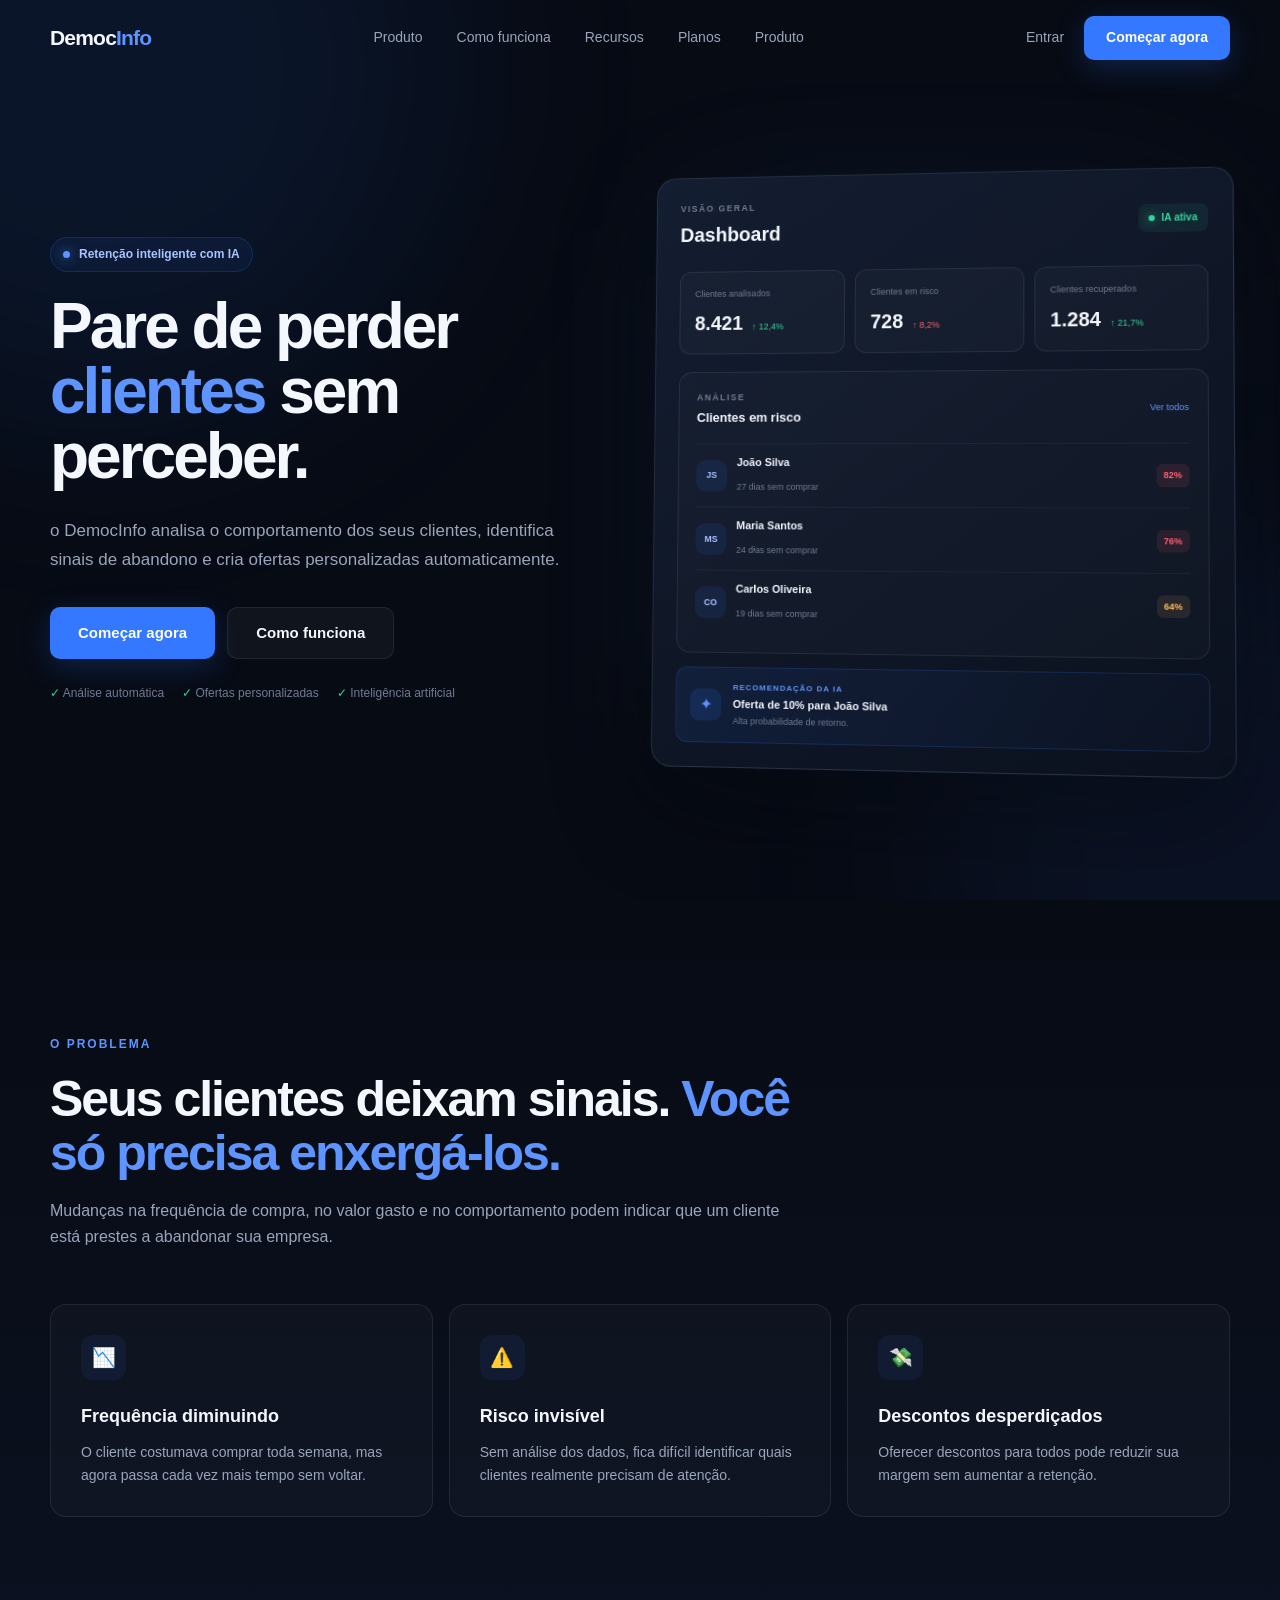
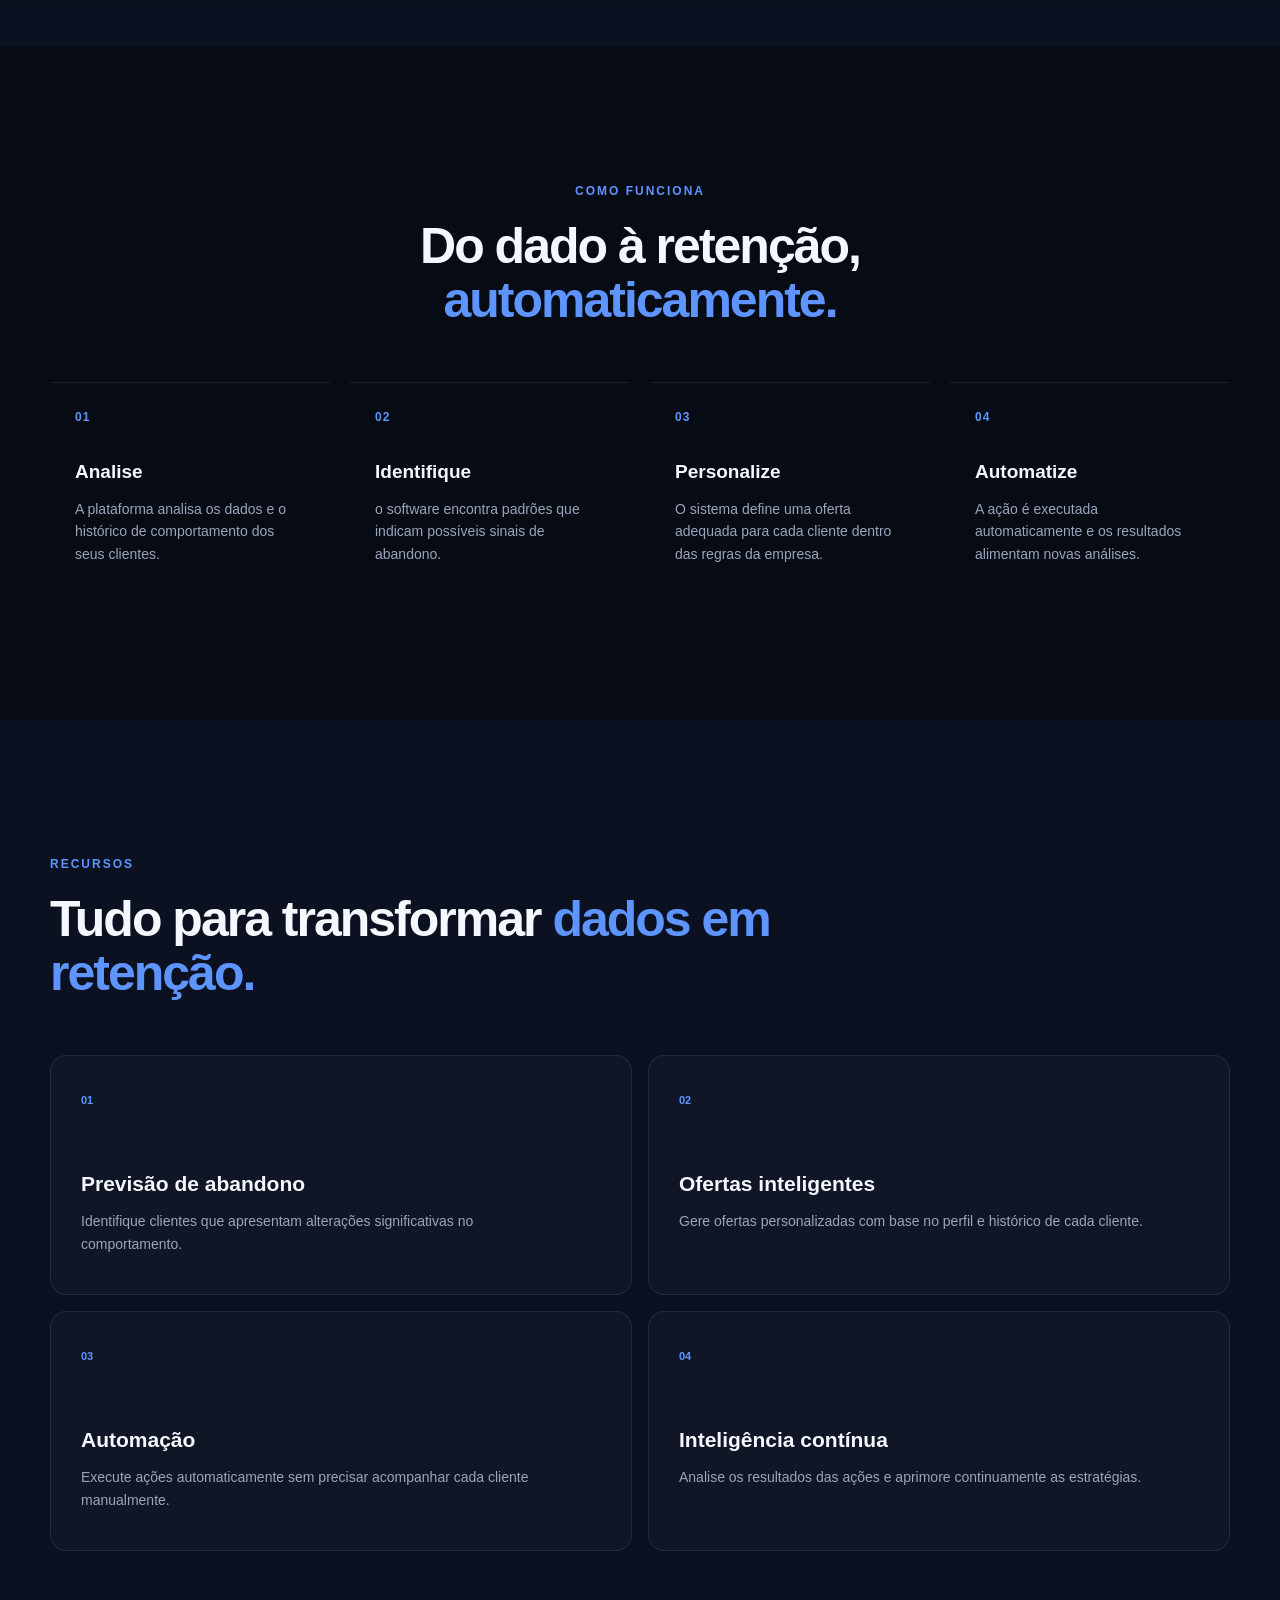
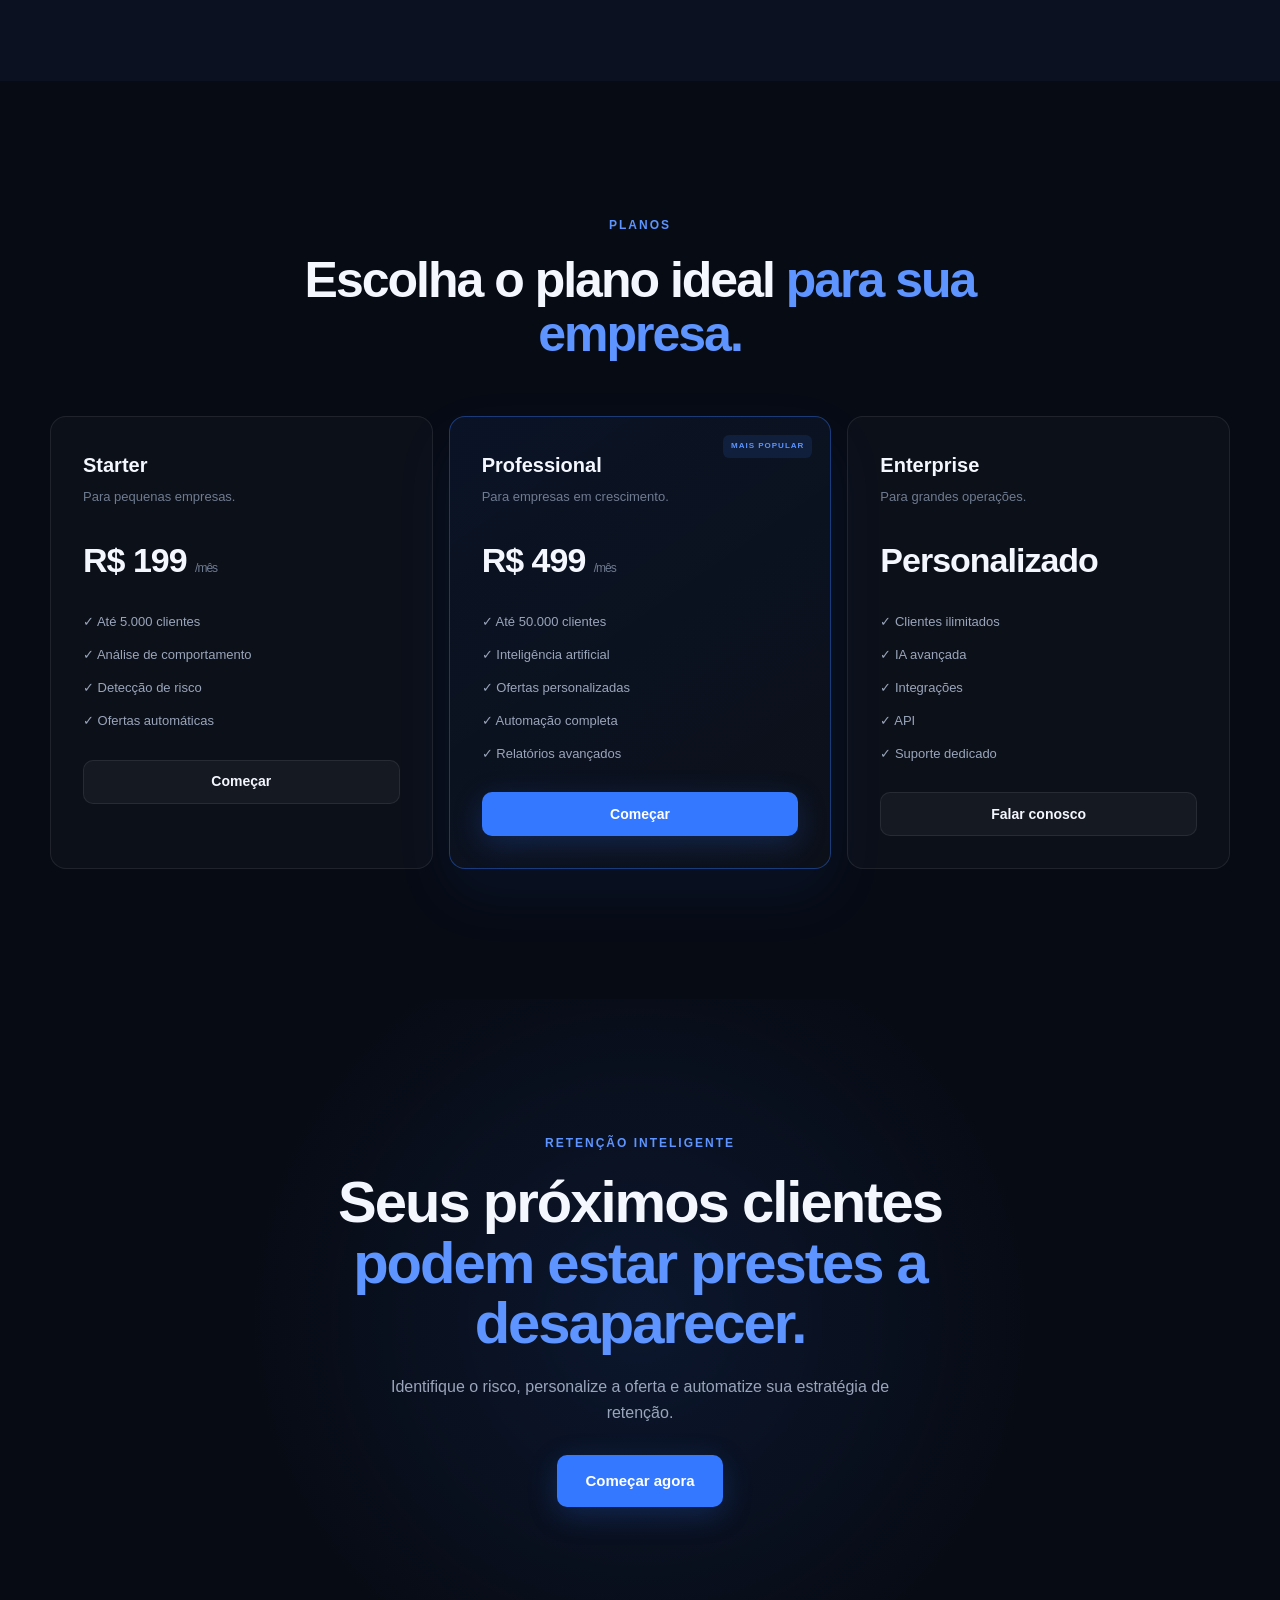
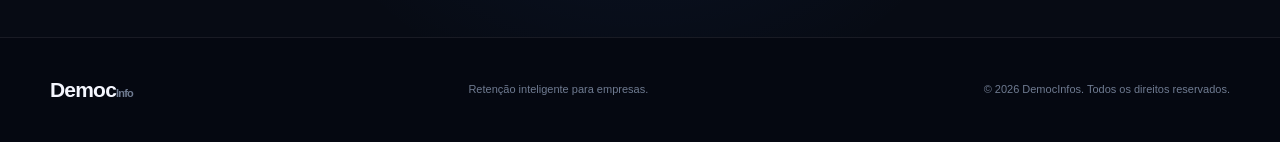
==== commit d4b89d00: "v1" ====
--- a/backEnd/index.html
+++ b/backEnd/index.html
@@ -1,16 +1,14 @@
-```html
 <!DOCTYPE html>
 <html lang="pt-BR">
-
 <head>
     <meta charset="UTF-8">
     <meta name="viewport" content="width=device-width, initial-scale=1.0">
 
-    <title>DemocInfo | Retenção inteligente de clientes</title>
+    <title>RetainAI | Retenção inteligente de clientes</title>
 
     <meta
         name="description"
-        content="DemocInfo utiliza inteligência artificial para identificar clientes em risco e automatizar campanhas de retenção."
+        content="Use inteligência artificial para identificar clientes em risco e automatizar ofertas personalizadas."
     >
 
     <link rel="stylesheet" href="style.css">
@@ -20,34 +18,40 @@
 
     <!-- NAVBAR -->
 
-    <header class="navbar" id="navbar">
+    <header class="navbar">
+
         <div class="container navbar-content">
 
-            <a href="index.html" class="logo">
+            <a href="#" class="logo">
                 Democ<span>Info</span>
             </a>
 
             <nav class="nav-links">
-                <a href="#problema">Problema</a>
+                <a href="#produto">Produto</a>
                 <a href="#como-funciona">Como funciona</a>
                 <a href="#recursos">Recursos</a>
                 <a href="#planos">Planos</a>
+                <a href="produto.html">Produto</a>
             </nav>
 
             <div class="nav-actions">
                 <a href="login.html" class="login-link">Entrar</a>
-                <a href="cadastro.html" class="btn btn-primary">Começar agora</a>
+                <a href="#planos" class="btn btn-primary">
+                    Começar agora
+                </a>
             </div>
 
         </div>
+
     </header>
 
 
-    <!-- HERO -->
-
     <main>
 
-        <section class="hero">
+        <!-- HERO -->
+
+        <section class="hero" id="produto">
+
             <div class="container hero-content">
 
                 <div class="hero-text">
@@ -58,36 +62,39 @@
                     </div>
 
                     <h1>
-                        Faça seus clientes
-                        <span>voltarem.</span>
+                        Pare de perder
+                        <span>clientes</span>
+                        sem perceber.
                     </h1>
 
                     <p>
-                        A DemocInfo analisa o comportamento dos seus clientes,
-                        identifica sinais de abandono e cria ações de retenção
-                        automaticamente.
+                        o DemocInfo analisa o comportamento dos seus clientes,
+                        identifica sinais de abandono e cria ofertas
+                        personalizadas automaticamente.
                     </p>
 
                     <div class="hero-buttons">
-                        <a href="cadastro.html" class="btn btn-primary btn-large">
+
+                        <a href="#planos" class="btn btn-primary btn-large">
                             Começar agora
                         </a>
 
-                        <a href="produto.html" class="btn btn-secondary btn-large">
-                            Conhecer o produto
+                        <a href="#como-funciona" class="btn btn-secondary btn-large">
+                            Como funciona
                         </a>
+
                     </div>
 
                     <div class="hero-info">
                         <span>✓ Análise automática</span>
-                        <span>✓ Campanhas inteligentes</span>
-                        <span>✓ Dados centralizados</span>
-                    </div>
-
-                </div>
-
-
-                <!-- DASHBOARD -->
+                        <span>✓ Ofertas personalizadas</span>
+                        <span>✓ Inteligência artificial</span>
+                    </div>
+
+                </div>
+
+
+                <!-- MOCKUP DO SISTEMA -->
 
                 <div class="dashboard-wrapper">
 
@@ -99,11 +106,11 @@
 
                             <div>
                                 <span class="dashboard-label">
-                                    DEMOCINFO AI
+                                    VISÃO GERAL
                                 </span>
 
                                 <h3>
-                                    Visão geral
+                                    Dashboard
                                 </h3>
                             </div>
 
@@ -118,8 +125,9 @@
                         <div class="stats-grid">
 
                             <div class="stat-card">
+
                                 <span class="stat-title">
-                                    Clientes ativos
+                                    Clientes analisados
                                 </span>
 
                                 <strong>
@@ -127,36 +135,43 @@
                                 </strong>
 
                                 <small class="positive">
-                                    +12,4%
+                                    ↑ 12,4%
                                 </small>
-                            </div>
+
+                            </div>
+
 
                             <div class="stat-card">
+
                                 <span class="stat-title">
-                                    Em risco
+                                    Clientes em risco
                                 </span>
 
                                 <strong>
-                                    326
+                                    728
                                 </strong>
 
                                 <small class="negative">
-                                    Atenção
+                                    ↑ 8,2%
                                 </small>
-                            </div>
+
+                            </div>
+
 
                             <div class="stat-card">
+
                                 <span class="stat-title">
-                                    Retornaram
+                                    Clientes recuperados
                                 </span>
 
                                 <strong>
-                                    74%
+                                    1.284
                                 </strong>
 
                                 <small class="positive">
-                                    +8,2%
+                                    ↑ 21,7%
                                 </small>
+
                             </div>
 
                         </div>
@@ -166,9 +181,15 @@
 
                             <div class="section-header">
 
-                                <h4>
-                                    Clientes que precisam de atenção
-                                </h4>
+                                <div>
+                                    <span class="dashboard-label">
+                                        ANÁLISE
+                                    </span>
+
+                                    <h4>
+                                        Clientes em risco
+                                    </h4>
+                                </div>
 
                                 <span class="view-all">
                                     Ver todos
@@ -180,22 +201,17 @@
                             <div class="customer">
 
                                 <div class="customer-avatar">
-                                    AS
+                                    JS
                                 </div>
 
                                 <div class="customer-info">
-                                    <strong>
-                                        Ana Souza
-                                    </strong>
-
-                                    <span>
-                                        Última compra há 21 dias
-                                    </span>
-                                </div>
-
-                                <span class="risk high">
-                                    Alto
-                                </span>
+                                    <strong>João Silva</strong>
+                                    <span>27 dias sem comprar</span>
+                                </div>
+
+                                <div class="risk high">
+                                    82%
+                                </div>
 
                             </div>
 
@@ -203,22 +219,17 @@
                             <div class="customer">
 
                                 <div class="customer-avatar">
-                                    RM
+                                    MS
                                 </div>
 
                                 <div class="customer-info">
-                                    <strong>
-                                        Rafael Mendes
-                                    </strong>
-
-                                    <span>
-                                        Frequência caiu 43%
-                                    </span>
-                                </div>
-
-                                <span class="risk medium">
-                                    Médio
-                                </span>
+                                    <strong>Maria Santos</strong>
+                                    <span>24 dias sem comprar</span>
+                                </div>
+
+                                <div class="risk high">
+                                    76%
+                                </div>
 
                             </div>
 
@@ -226,22 +237,17 @@
                             <div class="customer">
 
                                 <div class="customer-avatar">
-                                    LC
+                                    CO
                                 </div>
 
                                 <div class="customer-info">
-                                    <strong>
-                                        Lucas Costa
-                                    </strong>
-
-                                    <span>
-                                        Sem atividade há 17 dias
-                                    </span>
-                                </div>
-
-                                <span class="risk high">
-                                    Alto
-                                </span>
+                                    <strong>Carlos Oliveira</strong>
+                                    <span>19 dias sem comprar</span>
+                                </div>
+
+                                <div class="risk medium">
+                                    64%
+                                </div>
 
                             </div>
 
@@ -260,12 +266,11 @@
                                 </span>
 
                                 <strong>
-                                    Enviar benefício personalizado
+                                    Oferta de 10% para João Silva
                                 </strong>
 
                                 <p>
-                                    Cliente apresenta queda significativa
-                                    na frequência de compras.
+                                    Alta probabilidade de retorno.
                                 </p>
                             </div>
 
@@ -276,12 +281,13 @@
                 </div>
 
             </div>
+
         </section>
 
 
         <!-- PROBLEMA -->
 
-        <section class="problem" id="problema">
+        <section class="problem">
 
             <div class="container">
 
@@ -292,14 +298,14 @@
                     </span>
 
                     <h2>
-                        Seus clientes estão
-                        <span>sumindo?</span>
+                        Seus clientes deixam sinais.
+                        <span>Você só precisa enxergá-los.</span>
                     </h2>
 
                     <p>
-                        Muitas empresas possuem milhares de dados, mas não
-                        conseguem transformar essas informações em ações
-                        realmente úteis.
+                        Mudanças na frequência de compra, no valor gasto e
+                        no comportamento podem indicar que um cliente está
+                        prestes a abandonar sua empresa.
                     </p>
 
                 </div>
@@ -307,58 +313,46 @@
 
                 <div class="problem-grid">
 
-                    <article class="problem-card">
-
-                        <div class="problem-icon">
-                            ⚠
-                        </div>
-
-                        <h3>
-                            Clientes inativos
-                        </h3>
-
-                        <p>
-                            O cliente deixa de utilizar seu serviço e a empresa
-                            percebe o problema somente quando já é tarde.
-                        </p>
-
-                    </article>
-
-
-                    <article class="problem-card">
-
-                        <div class="problem-icon">
-                            ◈
-                        </div>
+                    <div class="problem-card">
+                        <div class="problem-icon">📉</div>
+
+                        <h3>
+                            Frequência diminuindo
+                        </h3>
+
+                        <p>
+                            O cliente costumava comprar toda semana,
+                            mas agora passa cada vez mais tempo sem voltar.
+                        </p>
+                    </div>
+
+
+                    <div class="problem-card">
+                        <div class="problem-icon">⚠️</div>
+
+                        <h3>
+                            Risco invisível
+                        </h3>
+
+                        <p>
+                            Sem análise dos dados, fica difícil identificar
+                            quais clientes realmente precisam de atenção.
+                        </p>
+                    </div>
+
+
+                    <div class="problem-card">
+                        <div class="problem-icon">💸</div>
 
                         <h3>
                             Descontos desperdiçados
                         </h3>
 
                         <p>
-                            Oferecer promoções para todos pode reduzir sua
-                            margem sem necessariamente aumentar a retenção.
-                        </p>
-
-                    </article>
-
-
-                    <article class="problem-card">
-
-                        <div class="problem-icon">
-                            ◎
-                        </div>
-
-                        <h3>
-                            Dados sem ação
-                        </h3>
-
-                        <p>
-                            Ter dados dos clientes não basta. É preciso saber
-                            quando agir e qual ação utilizar.
-                        </p>
-
-                    </article>
+                            Oferecer descontos para todos pode reduzir sua
+                            margem sem aumentar a retenção.
+                        </p>
+                    </div>
 
                 </div>
 
@@ -367,7 +361,7 @@
         </section>
 
 
-        <!-- COMO FUNCIONA -->
+        <!--  FUNCIONA -->
 
         <section class="how-it-works" id="como-funciona">
 
@@ -380,89 +374,85 @@
                     </span>
 
                     <h2>
-                        Da análise à
-                        <span>ação automática.</span>
+                        Do dado à retenção,
+                        <span>automaticamente.</span>
                     </h2>
 
-                    <p>
-                        A DemocInfo transforma o comportamento dos clientes
-                        em campanhas de retenção mais inteligentes.
-                    </p>
-
                 </div>
 
 
                 <div class="steps">
 
-                    <article class="step">
+                    <div class="step">
 
                         <div class="step-number">
                             01
                         </div>
 
                         <h3>
-                            Conecte seus dados
-                        </h3>
-
-                        <p>
-                            Integre os dados dos seus clientes à plataforma.
-                        </p>
-
-                    </article>
-
-
-                    <article class="step">
+                            Analise
+                        </h3>
+
+                        <p>
+                            A plataforma analisa os dados e o histórico
+                            de comportamento dos seus clientes.
+                        </p>
+
+                    </div>
+
+
+                    <div class="step">
 
                         <div class="step-number">
                             02
                         </div>
 
                         <h3>
-                            A IA analisa
-                        </h3>
-
-                        <p>
-                            O sistema identifica mudanças no comportamento
-                            e sinais de risco.
-                        </p>
-
-                    </article>
-
-
-                    <article class="step">
+                            Identifique
+                        </h3>
+
+                        <p>
+                            o software encontra padrões que indicam possíveis
+                            sinais de abandono.
+                        </p>
+
+                    </div>
+
+
+                    <div class="step">
 
                         <div class="step-number">
                             03
                         </div>
 
                         <h3>
-                            Ação personalizada
-                        </h3>
-
-                        <p>
-                            A plataforma recomenda a melhor estratégia para
-                            cada perfil de cliente.
-                        </p>
-
-                    </article>
-
-
-                    <article class="step">
+                            Personalize
+                        </h3>
+
+                        <p>
+                            O sistema define uma oferta adequada para
+                            cada cliente dentro das regras da empresa.
+                        </p>
+
+                    </div>
+
+
+                    <div class="step">
 
                         <div class="step-number">
                             04
                         </div>
 
                         <h3>
-                            Resultado
-                        </h3>
-
-                        <p>
-                            Acompanhe as campanhas e descubra o que realmente
-                            funciona.
-                        </p>
-
-                    </article>
+                            Automatize
+                        </h3>
+
+                        <p>
+                            A ação é executada automaticamente e os
+                            resultados alimentam novas análises.
+                        </p>
+
+                    </div>
 
                 </div>
 
@@ -484,90 +474,85 @@
                     </span>
 
                     <h2>
-                        Uma plataforma feita para
-                        <span>reter clientes.</span>
+                        Tudo para transformar
+                        <span>dados em retenção.</span>
                     </h2>
 
-                    <p>
-                        Automatize o processo de identificar oportunidades
-                        de retenção e agir sobre elas.
-                    </p>
-
                 </div>
 
 
                 <div class="features-grid">
 
-                    <article class="feature-card">
+                    <div class="feature-card large">
 
                         <span class="feature-number">
                             01
                         </span>
 
                         <h3>
-                            Análise de comportamento
-                        </h3>
-
-                        <p>
-                            Acompanhe frequência de compras, tempo desde a
-                            última atividade e mudanças no comportamento.
-                        </p>
-
-                    </article>
-
-
-                    <article class="feature-card">
+                            Previsão de abandono
+                        </h3>
+
+                        <p>
+                            Identifique clientes que apresentam alterações
+                            significativas no comportamento.
+                        </p>
+
+                    </div>
+
+
+                    <div class="feature-card">
 
                         <span class="feature-number">
                             02
                         </span>
 
                         <h3>
-                            Previsão de risco
-                        </h3>
-
-                        <p>
-                            Identifique clientes que apresentam sinais de
-                            possível abandono.
-                        </p>
-
-                    </article>
-
-
-                    <article class="feature-card">
+                            Ofertas inteligentes
+                        </h3>
+
+                        <p>
+                            Gere ofertas personalizadas com base no perfil
+                            e histórico de cada cliente.
+                        </p>
+
+                    </div>
+
+
+                    <div class="feature-card">
 
                         <span class="feature-number">
                             03
                         </span>
 
                         <h3>
-                            Ofertas automáticas
-                        </h3>
-
-                        <p>
-                            Crie regras para que benefícios sejam enviados
-                            automaticamente aos clientes selecionados.
-                        </p>
-
-                    </article>
-
-
-                    <article class="feature-card">
+                            Automação
+                        </h3>
+
+                        <p>
+                            Execute ações automaticamente sem precisar
+                            acompanhar cada cliente manualmente.
+                        </p>
+
+                    </div>
+
+
+                    <div class="feature-card">
 
                         <span class="feature-number">
                             04
                         </span>
 
                         <h3>
-                            Resultados das campanhas
-                        </h3>
-
-                        <p>
-                            Compare campanhas e descubra quais estratégias
-                            geram melhores resultados.
-                        </p>
-
-                    </article>
+                            Inteligência contínua
+                        </h3>
+
+                        <p>
+                            Analise os resultados das ações e aprimore
+                            continuamente as estratégias.
+                        </p>
+
+                    </div>
 
                 </div>
 
@@ -589,23 +574,19 @@
                     </span>
 
                     <h2>
-                        Escolha o plano para
-                        <span>sua empresa.</span>
+                        Escolha o plano ideal
+                        <span>para sua empresa.</span>
                     </h2>
 
-                    <p>
-                        Comece pequeno e aumente conforme sua operação cresce.
-                    </p>
-
                 </div>
 
 
                 <div class="pricing-grid">
 
-                    <article class="pricing-card">
-
-                        <h3>
-                            Essencial
+                    <div class="pricing-card">
+
+                        <h3>
+                            Starter
                         </h3>
 
                         <p>
@@ -613,32 +594,32 @@
                         </p>
 
                         <div class="price">
-                            R$ 99
+                            R$ 199
                             <span>/mês</span>
                         </div>
 
                         <ul>
-                            <li>✓ Até 1.000 clientes</li>
+                            <li>✓ Até 5.000 clientes</li>
                             <li>✓ Análise de comportamento</li>
-                            <li>✓ Painel de indicadores</li>
-                            <li>✓ Relatórios básicos</li>
+                            <li>✓ Detecção de risco</li>
+                            <li>✓ Ofertas automáticas</li>
                         </ul>
 
-                        <a href="cadastro.html" class="btn btn-secondary full">
+                        <a href="#" class="btn btn-secondary full">
                             Começar
                         </a>
 
-                    </article>
-
-
-                    <article class="pricing-card featured">
-
-                        <span class="popular">
+                    </div>
+
+
+                    <div class="pricing-card featured">
+
+                        <div class="popular">
                             MAIS POPULAR
-                        </span>
-
-                        <h3>
-                            Inteligente
+                        </div>
+
+                        <h3>
+                            Professional
                         </h3>
 
                         <p>
@@ -646,26 +627,26 @@
                         </p>
 
                         <div class="price">
-                            R$ 249
+                            R$ 499
                             <span>/mês</span>
                         </div>
 
                         <ul>
-                            <li>✓ Até 10.000 clientes</li>
+                            <li>✓ Até 50.000 clientes</li>
                             <li>✓ Inteligência artificial</li>
-                            <li>✓ Campanhas automáticas</li>
                             <li>✓ Ofertas personalizadas</li>
+                            <li>✓ Automação completa</li>
                             <li>✓ Relatórios avançados</li>
                         </ul>
 
-                        <a href="cadastro.html" class="btn btn-primary full">
-                            Começar agora
+                        <a href="#" class="btn btn-primary full">
+                            Começar
                         </a>
 
-                    </article>
-
-
-                    <article class="pricing-card">
+                    </div>
+
+
+                    <div class="pricing-card">
 
                         <h3>
                             Enterprise
@@ -682,15 +663,16 @@
                         <ul>
                             <li>✓ Clientes ilimitados</li>
                             <li>✓ IA avançada</li>
-                            <li>✓ Integrações personalizadas</li>
+                            <li>✓ Integrações</li>
+                            <li>✓ API</li>
                             <li>✓ Suporte dedicado</li>
                         </ul>
 
-                        <a href="cadastro.html" class="btn btn-secondary full">
-                            Falar com a equipe
+                        <a href="#" class="btn btn-secondary full">
+                            Falar conosco
                         </a>
 
-                    </article>
+                    </div>
 
                 </div>
 
@@ -706,20 +688,20 @@
             <div class="container cta-content">
 
                 <span class="eyebrow">
-                    DemocInfo
+                    RETENÇÃO INTELIGENTE
                 </span>
 
                 <h2>
-                    Pare de esperar o cliente
-                    <span>sumir.</span>
+                    Seus próximos clientes
+                    <span>podem estar prestes a desaparecer.</span>
                 </h2>
 
                 <p>
-                    Use seus dados para entender seus clientes e automatizar
-                    ações de retenção no momento certo.
+                    Identifique o risco, personalize a oferta e automatize
+                    sua estratégia de retenção.
                 </p>
 
-                <a href="cadastro.html" class="btn btn-primary btn-large">
+                <a href="#planos" class="btn btn-primary btn-large">
                     Começar agora
                 </a>
 
@@ -736,27 +718,23 @@
 
         <div class="container footer-content">
 
-            <div>
-                <a href="index.html" class="logo">
-                    Democ<span>Info</span>
-                </a>
+            <div class="logo">
+                Democ<span>Info</span>
             </div>
 
             <p>
-                © 2026 DemocInfo. Todos os direitos reservados.
+                Retenção inteligente para empresas.
             </p>
 
             <span>
-                Retenção inteligente para empresas.
+                © 2026 DemocInfos. Todos os direitos reservados.
             </span>
 
         </div>
 
     </footer>
 
-
-    <script src="auth.js"></script>
+    <script src="script.js"></script>
 
 </body>
-</html>
-```
+</html> 
--- a/backEnd/style.css
+++ b/backEnd/style.css
@@ -1,3 +1,6 @@
+/* =========================================================
+   RESET
+========================================================= */
 
 * {
     margin: 0;
@@ -27,23 +30,38 @@
     -webkit-tap-highlight-color: transparent;
 }
 
+
+/* =========================================================
+   VARIÁVEIS
+========================================================= */
+
 :root {
     --background: #070b14;
     --background-light: #0b1120;
     --card: #0d1424;
     --card-light: #111a2d;
+
     --border: rgba(255, 255, 255, 0.08);
+
     --text: #f5f7ff;
     --text-secondary: #9aa5bb;
     --text-muted: #6f7b91;
+
     --primary: #3478ff;
     --primary-light: #5d94ff;
+
     --success: #35d69b;
     --danger: #ff5f6d;
     --warning: #ffbf5f;
+
     --radius: 16px;
     --container: 1180px;
 }
+
+
+/* =========================================================
+   UTILITÁRIOS
+========================================================= */
 
 .container {
     width: min(var(--container), calc(100% - 40px));
@@ -64,6 +82,11 @@
     text-transform: uppercase;
 }
 
+
+/* =========================================================
+   BOTÕES
+========================================================= */
+
 .btn {
     display: inline-flex;
     align-items: center;
@@ -71,15 +94,14 @@
     min-height: 44px;
     padding: 0 22px;
     border-radius: 10px;
-    border: 1px solid transparent;
     font-size: 14px;
     font-weight: 600;
+
     transition:
         transform 0.25s ease,
         background 0.25s ease,
         border-color 0.25s ease,
         box-shadow 0.25s ease;
-    cursor: pointer;
 }
 
 .btn:hover {
@@ -89,17 +111,21 @@
 .btn-primary {
     background: var(--primary);
     color: white;
-    box-shadow: 0 8px 30px rgba(52, 120, 255, 0.22);
+
+    box-shadow:
+        0 8px 30px rgba(52, 120, 255, 0.22);
 }
 
 .btn-primary:hover {
     background: var(--primary-light);
-    box-shadow: 0 12px 35px rgba(52, 120, 255, 0.32);
+
+    box-shadow:
+        0 12px 35px rgba(52, 120, 255, 0.32);
 }
 
 .btn-secondary {
     background: rgba(255, 255, 255, 0.04);
-    border-color: var(--border);
+    border: 1px solid var(--border);
     color: var(--text);
 }
 
@@ -118,14 +144,23 @@
     width: 100%;
 }
 
+
+/* =========================================================
+   NAVBAR
+========================================================= */
+
 .navbar {
     position: fixed;
     top: 0;
     left: 0;
+
     width: 100%;
     height: 76px;
+
     z-index: 1000;
+
     border-bottom: 1px solid transparent;
+
     transition:
         background 0.3s ease,
         border-color 0.3s ease,
@@ -140,6 +175,7 @@
 
 .navbar-content {
     height: 100%;
+
     display: flex;
     align-items: center;
     justify-content: space-between;
@@ -158,7 +194,9 @@
 .nav-links {
     display: flex;
     align-items: center;
+
     gap: 34px;
+
     color: var(--text-secondary);
     font-size: 14px;
 }
@@ -180,6 +218,7 @@
 .login-link {
     color: var(--text-secondary);
     font-size: 14px;
+
     transition: color 0.2s ease;
 }
 
@@ -187,61 +226,94 @@
     color: white;
 }
 
+
+/* =========================================================
+   HERO
+========================================================= */
+
 .hero {
     position: relative;
+
     min-height: 100vh;
+
     padding-top: 150px;
     padding-bottom: 110px;
-    display: flex;
-    align-items: center;
+
+    display: flex;
+    align-items: center;
+
     overflow: hidden;
 }
 
 .hero::before {
     content: "";
+
     position: absolute;
+
     width: 700px;
     height: 700px;
+
     top: -280px;
     left: -250px;
+
     background: rgba(52, 120, 255, 0.09);
+
     border-radius: 50%;
+
     filter: blur(100px);
+
     pointer-events: none;
 }
 
 .hero::after {
     content: "";
+
     position: absolute;
+
     width: 600px;
     height: 600px;
+
     right: -250px;
     bottom: -250px;
+
     background: rgba(80, 110, 255, 0.07);
+
     border-radius: 50%;
+
     filter: blur(100px);
+
     pointer-events: none;
 }
 
 .hero-content {
     position: relative;
     z-index: 2;
+
     display: grid;
+
     grid-template-columns: 0.95fr 1.05fr;
-    align-items: center;
+
+    align-items: center;
+
     gap: 70px;
 }
 
 .badge {
     display: inline-flex;
     align-items: center;
+
     gap: 9px;
+
     padding: 7px 12px;
     margin-bottom: 22px;
+
     border: 1px solid rgba(52, 120, 255, 0.2);
     border-radius: 100px;
+
     background: rgba(52, 120, 255, 0.07);
+
     color: #a8c4ff;
+
     font-size: 12px;
     font-weight: 600;
 }
@@ -249,16 +321,24 @@
 .badge-dot {
     width: 7px;
     height: 7px;
+
     border-radius: 50%;
+
     background: var(--primary-light);
-    box-shadow: 0 0 12px rgba(93, 148, 255, 0.8);
+
+    box-shadow:
+        0 0 12px rgba(93, 148, 255, 0.8);
 }
 
 .hero h1 {
     max-width: 650px;
+
     font-size: clamp(46px, 5vw, 72px);
+
     line-height: 1.02;
+
     letter-spacing: -3px;
+
     margin-bottom: 26px;
 }
 
@@ -268,8 +348,11 @@
 
 .hero-text > p {
     max-width: 590px;
+
     margin-bottom: 32px;
+
     color: var(--text-secondary);
+
     font-size: 17px;
     line-height: 1.75;
 }
@@ -277,47 +360,70 @@
 .hero-buttons {
     display: flex;
     align-items: center;
+
     gap: 12px;
+
     margin-bottom: 25px;
 }
 
 .hero-info {
     display: flex;
     flex-wrap: wrap;
+
     gap: 18px;
+
     color: var(--text-muted);
+
     font-size: 12px;
 }
+
+.hero-info span::first-letter {
+    color: var(--success);
+}
+
+
+/* =========================================================
+   DASHBOARD MOCKUP
+========================================================= */
 
 .dashboard-wrapper {
     position: relative;
     perspective: 1200px;
-    animation: fadeUp 0.8s ease 0.15s both;
 }
 
 .dashboard-glow {
     position: absolute;
+
     inset: 10%;
+
     background: rgba(52, 120, 255, 0.2);
+
     filter: blur(70px);
+
     z-index: -1;
 }
 
 .dashboard {
     position: relative;
+
     padding: 24px;
+
     border: 1px solid rgba(255, 255, 255, 0.1);
     border-radius: 20px;
+
     background:
         linear-gradient(
             145deg,
             rgba(19, 29, 49, 0.98),
             rgba(10, 16, 29, 0.98)
         );
+
     box-shadow:
         0 35px 100px rgba(0, 0, 0, 0.45),
         0 0 0 1px rgba(52, 120, 255, 0.04);
+
     transform: rotateY(-5deg) rotateX(2deg);
+
     transition: transform 0.5s ease;
 }
 
@@ -329,15 +435,20 @@
     display: flex;
     justify-content: space-between;
     align-items: center;
+
     margin-bottom: 22px;
 }
 
 .dashboard-label {
     display: block;
+
     margin-bottom: 4px;
+
     color: var(--text-muted);
+
     font-size: 9px;
     font-weight: 700;
+
     letter-spacing: 1.5px;
 }
 
@@ -348,11 +459,17 @@
 .dashboard-status {
     display: flex;
     align-items: center;
+
     gap: 7px;
+
     padding: 6px 10px;
+
     border-radius: 8px;
+
     background: rgba(53, 214, 155, 0.08);
+
     color: var(--success);
+
     font-size: 10px;
     font-weight: 600;
 }
@@ -360,35 +477,54 @@
 .dashboard-status span {
     width: 6px;
     height: 6px;
+
     border-radius: 50%;
+
     background: var(--success);
-    box-shadow: 0 0 10px rgba(53, 214, 155, 0.7);
-}
+
+    box-shadow:
+        0 0 10px rgba(53, 214, 155, 0.7);
+}
+
+
+/* =========================================================
+   STATS
+========================================================= */
 
 .stats-grid {
     display: grid;
+
     grid-template-columns: repeat(3, 1fr);
+
     gap: 10px;
+
     margin-bottom: 18px;
 }
 
 .stat-card {
     padding: 15px;
+
     border: 1px solid var(--border);
     border-radius: 12px;
+
     background: rgba(255, 255, 255, 0.025);
 }
 
 .stat-title {
     display: block;
+
     margin-bottom: 6px;
+
     color: var(--text-muted);
+
     font-size: 9px;
 }
 
 .stat-card strong {
     display: inline-block;
+
     margin-right: 5px;
+
     font-size: 20px;
 }
 
@@ -404,10 +540,17 @@
     color: var(--danger);
 }
 
+
+/* =========================================================
+   RISK SECTION
+========================================================= */
+
 .risk-section {
     padding: 18px;
+
     border: 1px solid var(--border);
     border-radius: 14px;
+
     background: rgba(255, 255, 255, 0.02);
 }
 
@@ -415,6 +558,7 @@
     display: flex;
     align-items: center;
     justify-content: space-between;
+
     margin-bottom: 15px;
 }
 
@@ -430,20 +574,28 @@
 .customer {
     display: flex;
     align-items: center;
+
     padding: 10px 0;
+
     border-top: 1px solid rgba(255, 255, 255, 0.05);
 }
 
 .customer-avatar {
     width: 32px;
     height: 32px;
+
     margin-right: 10px;
+
     display: flex;
     align-items: center;
     justify-content: center;
+
     border-radius: 9px;
+
     background: rgba(52, 120, 255, 0.1);
+
     color: #a8c4ff;
+
     font-size: 9px;
     font-weight: 700;
 }
@@ -464,7 +616,9 @@
 
 .risk {
     padding: 4px 7px;
+
     border-radius: 6px;
+
     font-size: 9px;
     font-weight: 700;
 }
@@ -479,14 +633,23 @@
     color: var(--warning);
 }
 
+
+/* =========================================================
+   AI CARD
+========================================================= */
+
 .ai-card {
     display: flex;
     align-items: center;
+
     gap: 12px;
+
     margin-top: 14px;
     padding: 14px;
+
     border: 1px solid rgba(52, 120, 255, 0.18);
     border-radius: 12px;
+
     background:
         linear-gradient(
             100deg,
@@ -498,22 +661,32 @@
 .ai-icon {
     width: 32px;
     height: 32px;
+
     display: flex;
     align-items: center;
     justify-content: center;
+
     flex-shrink: 0;
+
     border-radius: 9px;
+
     background: rgba(52, 120, 255, 0.14);
+
     color: var(--primary-light);
+
     font-size: 16px;
 }
 
 .ai-card span {
     display: block;
+
     margin-bottom: 2px;
+
     color: var(--primary-light);
+
     font-size: 8px;
     font-weight: 700;
+
     letter-spacing: 1px;
 }
 
@@ -527,8 +700,14 @@
     font-size: 9px;
 }
 
+
+/* =========================================================
+   SECTION TITLES
+========================================================= */
+
 .section-title {
     max-width: 760px;
+
     margin-bottom: 55px;
 }
 
@@ -539,8 +718,11 @@
 
 .section-title h2 {
     margin-bottom: 18px;
+
     font-size: clamp(34px, 4vw, 50px);
+
     line-height: 1.08;
+
     letter-spacing: -2px;
 }
 
@@ -553,8 +735,14 @@
     font-size: 16px;
 }
 
+
+/* =========================================================
+   PROBLEM
+========================================================= */
+
 .problem {
     padding: 130px 0;
+
     background:
         linear-gradient(
             180deg,
@@ -565,15 +753,20 @@
 
 .problem-grid {
     display: grid;
+
     grid-template-columns: repeat(3, 1fr);
+
     gap: 16px;
 }
 
 .problem-card {
     padding: 30px;
+
     border: 1px solid var(--border);
     border-radius: var(--radius);
+
     background: rgba(255, 255, 255, 0.025);
+
     transition:
         transform 0.3s ease,
         border-color 0.3s ease,
@@ -582,19 +775,26 @@
 
 .problem-card:hover {
     transform: translateY(-5px);
+
     border-color: rgba(52, 120, 255, 0.25);
+
     background: rgba(255, 255, 255, 0.04);
 }
 
 .problem-icon {
     width: 45px;
     height: 45px;
+
     display: flex;
     align-items: center;
     justify-content: center;
+
     margin-bottom: 22px;
+
     border-radius: 12px;
+
     background: rgba(52, 120, 255, 0.08);
+
     font-size: 19px;
 }
 
@@ -608,27 +808,39 @@
     font-size: 14px;
 }
 
+
+/* =========================================================
+   COMO FUNCIONA
+========================================================= */
+
 .how-it-works {
     padding: 130px 0;
 }
 
 .steps {
     display: grid;
+
     grid-template-columns: repeat(4, 1fr);
+
     gap: 20px;
 }
 
 .step {
     position: relative;
+
     padding: 25px;
+
     border-top: 1px solid var(--border);
 }
 
 .step-number {
     margin-bottom: 30px;
+
     color: var(--primary-light);
+
     font-size: 12px;
     font-weight: 700;
+
     letter-spacing: 1px;
 }
 
@@ -642,23 +854,35 @@
     font-size: 14px;
 }
 
+
+/* =========================================================
+   FEATURES
+========================================================= */
+
 .features {
     padding: 130px 0;
+
     background: var(--background-light);
 }
 
 .features-grid {
     display: grid;
+
     grid-template-columns: repeat(2, 1fr);
+
     gap: 16px;
 }
 
 .feature-card {
     min-height: 240px;
+
     padding: 30px;
+
     border: 1px solid var(--border);
     border-radius: var(--radius);
+
     background: rgba(255, 255, 255, 0.025);
+
     transition:
         transform 0.3s ease,
         border-color 0.3s ease;
@@ -666,11 +890,13 @@
 
 .feature-card:hover {
     transform: translateY(-5px);
+
     border-color: rgba(52, 120, 255, 0.25);
 }
 
 .feature-number {
     color: var(--primary-light);
+
     font-size: 11px;
     font-weight: 700;
 }
@@ -678,14 +904,22 @@
 .feature-card h3 {
     margin-top: 55px;
     margin-bottom: 10px;
+
     font-size: 21px;
 }
 
 .feature-card p {
     max-width: 470px;
+
     color: var(--text-secondary);
+
     font-size: 14px;
 }
+
+
+/* =========================================================
+   PRICING
+========================================================= */
 
 .pricing {
     padding: 130px 0;
@@ -693,40 +927,56 @@
 
 .pricing-grid {
     display: grid;
+
     grid-template-columns: repeat(3, 1fr);
+
     gap: 16px;
+
     align-items: stretch;
 }
 
 .pricing-card {
     position: relative;
+
     padding: 32px;
+
     border: 1px solid var(--border);
     border-radius: var(--radius);
+
     background: rgba(255, 255, 255, 0.025);
 }
 
 .pricing-card.featured {
     border-color: rgba(52, 120, 255, 0.4);
+
     background:
         linear-gradient(
             145deg,
             rgba(52, 120, 255, 0.08),
             rgba(255, 255, 255, 0.025)
         );
-    box-shadow: 0 25px 60px rgba(52, 120, 255, 0.08);
+
+    box-shadow:
+        0 25px 60px rgba(52, 120, 255, 0.08);
 }
 
 .popular {
     position: absolute;
+
     top: 18px;
     right: 18px;
+
     padding: 5px 8px;
+
     border-radius: 6px;
+
     background: rgba(52, 120, 255, 0.12);
+
     color: var(--primary-light);
+
     font-size: 8px;
     font-weight: 700;
+
     letter-spacing: 1px;
 }
 
@@ -742,13 +992,16 @@
 
 .price {
     margin: 25px 0;
+
     font-size: 34px;
     font-weight: 800;
+
     letter-spacing: -1px;
 }
 
 .price span {
     color: var(--text-muted);
+
     font-size: 12px;
     font-weight: 400;
 }
@@ -756,15 +1009,26 @@
 .pricing-card ul {
     display: flex;
     flex-direction: column;
+
     gap: 12px;
+
     margin-bottom: 28px;
+
     list-style: none;
+
     color: var(--text-secondary);
+
     font-size: 13px;
 }
+
+
+/* =========================================================
+   CTA
+========================================================= */
 
 .cta {
     padding: 130px 0;
+
     background:
         radial-gradient(
             circle at center,
@@ -775,13 +1039,17 @@
 
 .cta-content {
     max-width: 780px;
+
     text-align: center;
 }
 
 .cta h2 {
     margin-bottom: 20px;
+
     font-size: clamp(36px, 5vw, 58px);
+
     line-height: 1.05;
+
     letter-spacing: -2px;
 }
 
@@ -791,14 +1059,24 @@
 
 .cta p {
     max-width: 560px;
+
     margin: 0 auto 30px;
+
     color: var(--text-secondary);
+
     font-size: 16px;
 }
+
+
+/* =========================================================
+   FOOTER
+========================================================= */
 
 .footer {
     padding: 35px 0;
+
     border-top: 1px solid var(--border);
+
     background: #050811;
 }
 
@@ -806,6 +1084,7 @@
     display: flex;
     align-items: center;
     justify-content: space-between;
+
     gap: 20px;
 }
 
@@ -815,6 +1094,11 @@
     font-size: 11px;
 }
 
+
+/* =========================================================
+   ANIMAÇÕES
+========================================================= */
+
 @keyframes fadeUp {
     from {
         opacity: 0;
@@ -831,175 +1115,97 @@
     animation: fadeUp 0.8s ease both;
 }
 
-@media (max-width: 1000px) {
-    .nav-links {
-        display: none;
-    }
-
-    .hero-content {
-        grid-template-columns: 1fr;
-        gap: 60px;
-    }
-
-    .hero-text {
-        text-align: center;
-    }
-
-    .hero-text > p {
-        margin-left: auto;
-        margin-right: auto;
-    }
-
-    .hero-buttons {
-        justify-content: center;
-    }
-
-    .hero-info {
-        justify-content: center;
-    }
-
-    .dashboard-wrapper {
-        max-width: 700px;
-        width: 100%;
-        margin: 0 auto;
-    }
-
-    .steps {
-        grid-template-columns: repeat(2, 1fr);
-    }
-
-    .problem-grid {
-        grid-template-columns: 1fr;
-    }
-
-    .pricing-grid {
-        grid-template-columns: 1fr;
-        max-width: 500px;
-        margin: 0 auto;
-    }
-}
-
-@media (max-width: 650px) {
-    .container {
-        width: min(var(--container), calc(100% - 28px));
-    }
-
-    .navbar {
-        height: 68px;
-    }
-
-    .nav-actions .login-link {
-        display: none;
-    }
-
-    .hero {
-        padding-top: 120px;
-        padding-bottom: 80px;
-    }
-
-    .hero h1 {
-        font-size: 45px;
-        letter-spacing: -2px;
-    }
-
-    .hero-text > p {
-        font-size: 15px;
-    }
-
-    .hero-buttons {
-        flex-direction: column;
-        width: 100%;
-    }
-
-    .hero-buttons .btn {
-        width: 100%;
-    }
-
-    .hero-info {
-        flex-direction: column;
-        gap: 7px;
-    }
-
-    .dashboard {
-        padding: 16px;
-        transform: none;
-    }
-
-    .stats-grid {
-        grid-template-columns: 1fr;
-    }
-
-    .problem,
-    .how-it-works,
-    .features,
-    .pricing,
-    .cta {
-        padding: 90px 0;
-    }
-
-    .section-title {
-        margin-bottom: 40px;
-    }
-
-    .section-title h2 {
-        font-size: 34px;
-    }
-
-    .steps {
-        grid-template-columns: 1fr;
-    }
-
-    .features-grid {
-        grid-template-columns: 1fr;
-    }
-
-    .feature-card {
-        min-height: 210px;
-    }
-
-    .footer-content {
-        flex-direction: column;
-        text-align: center;
-    }
-}
+.dashboard-wrapper {
+    animation: fadeUp 0.8s ease 0.15s both;
+}
+
+
+/* =========================================================
+   ANIMAÇÃO DAS SEÇÕES
+========================================================= */
+
+.problem-card,
+.step,
+.feature-card,
+.pricing-card {
+    transition:
+        opacity 0.6s ease,
+        transform 0.6s ease,
+        border-color 0.3s ease,
+        background 0.3s ease;
+}
+
+.problem-card.hidden,
+.step.hidden,
+.feature-card.hidden,
+.pricing-card.hidden {
+    opacity: 0;
+    transform: translateY(30px);
+}
+
+.problem-card.visible,
+.step.visible,
+.feature-card.visible,
+.pricing-card.visible {
+    opacity: 1;
+    transform: translateY(0);
+}
+
+
+/* =========================================================
+   PÁGINA DE PRODUTO
+========================================================= */
 
 .product-hero {
     position: relative;
-    min-height: 82vh;
-    padding-top: 150px;
+
+    min-height: 70vh;
+
+    padding-top: 170px;
     padding-bottom: 100px;
-    display: flex;
-    align-items: center;
+
+    display: flex;
+    align-items: center;
+
     overflow: hidden;
 }
 
 .product-hero::before {
     content: "";
+
     position: absolute;
-    width: 700px;
-    height: 700px;
-    top: -300px;
-    right: -200px;
+
+    width: 650px;
+    height: 650px;
+
+    top: -250px;
+    right: -150px;
+
     border-radius: 50%;
-    background: rgba(52, 120, 255, 0.12);
-    filter: blur(120px);
+
+    background: rgba(52, 120, 255, 0.1);
+
+    filter: blur(100px);
+
     pointer-events: none;
 }
 
 .product-hero-content {
     position: relative;
-    z-index: 2;
+    z-index: 1;
 }
 
 .product-hero-text {
-    max-width: 900px;
+    max-width: 850px;
 }
 
 .product-hero h1 {
-    max-width: 900px;
     margin-bottom: 25px;
-    font-size: clamp(48px, 6vw, 78px);
+
+    font-size: clamp(48px, 6vw, 76px);
+
     line-height: 1.02;
+
     letter-spacing: -3px;
 }
 
@@ -1008,312 +1214,78 @@
 }
 
 .product-hero p {
-    max-width: 720px;
+    max-width: 700px;
+
     margin-bottom: 32px;
+
     color: var(--text-secondary);
+
     font-size: 18px;
     line-height: 1.7;
 }
 
-.product-buttons {
-    display: flex;
-    align-items: center;
-    gap: 12px;
-}
-
-.product-preview-section {
-    padding: 20px 0 130px;
-}
-
-.product-preview {
-    position: relative;
-    padding: 22px;
-    border: 1px solid rgba(255, 255, 255, 0.1);
-    border-radius: 22px;
-    background:
-        linear-gradient(
-            145deg,
-            rgba(19, 29, 49, 0.98),
-            rgba(8, 14, 25, 0.98)
-        );
-    box-shadow:
-        0 35px 100px rgba(0, 0, 0, 0.45),
-        0 0 70px rgba(52, 120, 255, 0.08);
-    overflow: hidden;
-}
-
-.preview-topbar {
-    display: flex;
-    align-items: center;
-    justify-content: space-between;
-    padding-bottom: 18px;
-    border-bottom: 1px solid var(--border);
-}
-
-.preview-brand {
-    display: flex;
-    align-items: center;
-    gap: 10px;
-}
-
-.preview-logo {
-    width: 30px;
-    height: 30px;
-    display: flex;
-    align-items: center;
-    justify-content: center;
-    border-radius: 9px;
-    background: var(--primary);
-    font-size: 12px;
-    font-weight: 800;
-}
-
-.preview-brand strong {
-    font-size: 13px;
-}
-
-.preview-status {
-    display: flex;
-    align-items: center;
-    gap: 7px;
-    color: var(--success);
-    font-size: 10px;
-}
-
-.preview-status span {
-    width: 6px;
-    height: 6px;
-    border-radius: 50%;
-    background: var(--success);
-}
-
-.preview-body {
-    display: grid;
-    grid-template-columns: 190px 1fr;
-    min-height: 440px;
-}
-
-.preview-sidebar {
-    padding: 25px 15px;
-    border-right: 1px solid var(--border);
-}
-
-.preview-menu-title {
-    margin-bottom: 12px;
-    color: var(--text-muted);
-    font-size: 8px;
-    font-weight: 700;
-    letter-spacing: 1px;
-    text-transform: uppercase;
-}
-
-.preview-menu {
-    display: flex;
-    flex-direction: column;
-    gap: 5px;
-}
-
-.preview-menu-item {
-    padding: 10px 12px;
-    border-radius: 8px;
-    color: var(--text-muted);
-    font-size: 11px;
-}
-
-.preview-menu-item.active {
-    background: rgba(52, 120, 255, 0.12);
-    color: var(--primary-light);
-}
-
-.preview-main {
-    padding: 25px;
-}
-
-.preview-main-header {
-    display: flex;
-    align-items: center;
-    justify-content: space-between;
-    margin-bottom: 22px;
-}
-
-.preview-main-header h3 {
-    font-size: 20px;
-}
-
-.preview-date {
-    color: var(--text-muted);
-    font-size: 9px;
-}
-
-.preview-stats {
-    display: grid;
-    grid-template-columns: repeat(3, 1fr);
-    gap: 10px;
-    margin-bottom: 18px;
-}
-
-.preview-stat {
-    padding: 15px;
-    border: 1px solid var(--border);
-    border-radius: 12px;
-    background: rgba(255, 255, 255, 0.025);
-}
-
-.preview-stat span {
-    display: block;
-    margin-bottom: 6px;
-    color: var(--text-muted);
-    font-size: 9px;
-}
-
-.preview-stat strong {
-    display: block;
-    margin-bottom: 3px;
-    font-size: 21px;
-}
-
-.preview-stat small {
-    color: var(--success);
-    font-size: 9px;
-}
-
-.preview-columns {
-    display: grid;
-    grid-template-columns: 1.2fr 0.8fr;
-    gap: 12px;
-}
-
-.preview-card {
-    padding: 18px;
-    border: 1px solid var(--border);
-    border-radius: 13px;
-    background: rgba(255, 255, 255, 0.02);
-}
-
-.preview-card-header {
-    display: flex;
-    justify-content: space-between;
-    margin-bottom: 15px;
-}
-
-.preview-card-header strong {
-    font-size: 12px;
-}
-
-.preview-card-header span {
-    color: var(--primary-light);
-    font-size: 9px;
-}
-
-.customer-row {
-    display: flex;
-    align-items: center;
-    gap: 10px;
-    padding: 11px 0;
-    border-top: 1px solid rgba(255, 255, 255, 0.05);
-}
-
-.customer-data {
-    flex: 1;
-}
-
-.customer-data strong {
-    display: block;
-    font-size: 10px;
-}
-
-.customer-data span {
-    color: var(--text-muted);
-    font-size: 8px;
-}
-
-.customer-risk {
-    padding: 4px 7px;
-    border-radius: 6px;
-    font-size: 8px;
-    font-weight: 700;
-}
-
-.customer-risk.high {
-    background: rgba(255, 95, 109, 0.1);
-    color: var(--danger);
-}
-
-.customer-risk.medium {
-    background: rgba(255, 191, 95, 0.1);
-    color: var(--warning);
-}
-
-.ai-action {
-    margin-top: 15px;
-    padding: 14px;
-    border: 1px solid rgba(52, 120, 255, 0.18);
-    border-radius: 11px;
-    background: rgba(52, 120, 255, 0.05);
-}
-
-.ai-action-label {
-    display: block;
-    margin-bottom: 5px;
-    color: var(--primary-light);
-    font-size: 8px;
-    font-weight: 700;
-    letter-spacing: 1px;
-}
-
-.ai-action strong {
-    display: block;
-    margin-bottom: 4px;
-    font-size: 12px;
-}
-
-.ai-action p {
-    color: var(--text-muted);
-    font-size: 9px;
-}
+
+/* =========================================================
+   PRODUCT OVERVIEW
+========================================================= */
 
 .product-overview {
     padding: 130px 0;
+
     background: var(--background-light);
 }
 
 .product-flow {
-    display: grid;
-    grid-template-columns: repeat(4, 1fr);
-    gap: 15px;
+    display: flex;
+    align-items: stretch;
+
+    gap: 12px;
 }
 
 .flow-card {
-    padding: 28px;
+    flex: 1;
+
+    padding: 25px;
+
     border: 1px solid var(--border);
     border-radius: var(--radius);
+
     background: rgba(255, 255, 255, 0.025);
+
     transition:
         transform 0.3s ease,
         border-color 0.3s ease;
 }
 
 .flow-card:hover {
-    transform: translateY(-6px);
-    border-color: rgba(52, 120, 255, 0.3);
+    transform: translateY(-5px);
+
+    border-color: rgba(52, 120, 255, 0.25);
 }
 
 .flow-number {
     color: var(--primary-light);
+
     font-size: 11px;
     font-weight: 700;
 }
 
 .flow-icon {
-    width: 46px;
-    height: 46px;
+    width: 45px;
+    height: 45px;
+
     display: flex;
     align-items: center;
     justify-content: center;
-    margin: 28px 0 20px;
+
+    margin: 30px 0 20px;
+
     border-radius: 12px;
+
     background: rgba(52, 120, 255, 0.1);
+
     color: var(--primary-light);
+
     font-size: 18px;
 }
 
@@ -1325,8 +1297,21 @@
 .flow-card p {
     color: var(--text-secondary);
     font-size: 13px;
-    line-height: 1.65;
-}
+}
+
+.flow-arrow {
+    display: flex;
+    align-items: center;
+
+    color: var(--text-muted);
+
+    font-size: 20px;
+}
+
+
+/* =========================================================
+   AI SECTION
+========================================================= */
 
 .product-ai {
     padding: 130px 0;
@@ -1334,15 +1319,21 @@
 
 .ai-content {
     display: grid;
+
     grid-template-columns: 0.9fr 1.1fr;
-    align-items: center;
+
+    align-items: center;
+
     gap: 80px;
 }
 
 .ai-text h2 {
     margin-bottom: 20px;
+
     font-size: clamp(35px, 4vw, 52px);
+
     line-height: 1.05;
+
     letter-spacing: -2px;
 }
 
@@ -1352,98 +1343,136 @@
 
 .ai-text > p {
     margin-bottom: 35px;
+
     color: var(--text-secondary);
+
     font-size: 15px;
 }
 
 .ai-features {
     display: flex;
     flex-direction: column;
+
     gap: 24px;
 }
 
 .ai-feature {
     display: flex;
+
     gap: 14px;
 }
 
 .ai-feature > span {
     width: 28px;
     height: 28px;
+
     display: flex;
     align-items: center;
     justify-content: center;
+
     flex-shrink: 0;
+
     border-radius: 8px;
+
     background: rgba(53, 214, 155, 0.08);
+
     color: var(--success);
+
     font-size: 12px;
 }
 
 .ai-feature strong {
     display: block;
+
     margin-bottom: 3px;
+
     font-size: 14px;
 }
 
 .ai-feature p {
     color: var(--text-secondary);
+
     font-size: 12px;
 }
+
+
+/* =========================================================
+   AI DEMO
+========================================================= */
 
 .ai-demo {
     padding: 25px;
+
     border: 1px solid rgba(52, 120, 255, 0.18);
     border-radius: 20px;
+
     background:
         linear-gradient(
             145deg,
             rgba(18, 28, 48, 0.95),
             rgba(9, 15, 27, 0.98)
         );
-    box-shadow: 0 30px 80px rgba(0, 0, 0, 0.35);
+
+    box-shadow:
+        0 30px 80px rgba(0, 0, 0, 0.35);
 }
 
 .ai-demo-header {
     display: flex;
     align-items: center;
     justify-content: space-between;
+
     margin-bottom: 25px;
+
     color: var(--primary-light);
+
     font-size: 10px;
     font-weight: 700;
+
     letter-spacing: 1.5px;
 }
 
 .ai-online {
     display: flex;
     align-items: center;
+
     gap: 6px;
+
     color: var(--success);
+
     font-size: 9px;
+
     letter-spacing: 0;
 }
 
 .ai-online span {
     width: 6px;
     height: 6px;
+
     border-radius: 50%;
+
     background: var(--success);
 }
 
 .ai-customer {
     display: flex;
     align-items: center;
+
     gap: 12px;
+
     padding-bottom: 22px;
+
     border-bottom: 1px solid var(--border);
 }
 
 .customer-avatar.large {
     width: 42px;
     height: 42px;
+
     margin: 0;
+
     border-radius: 12px;
+
     font-size: 11px;
 }
 
@@ -1457,14 +1486,21 @@
     font-size: 10px;
 }
 
+
+/* =========================================================
+   RISK
+========================================================= */
+
 .ai-risk {
     padding: 22px 0;
+
     border-bottom: 1px solid var(--border);
 }
 
 .risk-header {
     display: flex;
     justify-content: space-between;
+
     margin-bottom: 10px;
 }
 
@@ -1481,30 +1517,47 @@
 .risk-bar {
     width: 100%;
     height: 7px;
+
     overflow: hidden;
+
     border-radius: 20px;
+
     background: rgba(255, 255, 255, 0.06);
 }
 
 .risk-bar div {
     width: 82%;
     height: 100%;
+
     border-radius: inherit;
+
     background: var(--danger);
 }
+
+
+/* =========================================================
+   AI DATA
+========================================================= */
 
 .ai-data {
     display: grid;
+
     grid-template-columns: repeat(3, 1fr);
+
     gap: 12px;
+
     padding: 22px 0;
+
     border-bottom: 1px solid var(--border);
 }
 
 .ai-data span {
     display: block;
+
     margin-bottom: 4px;
+
     color: var(--text-muted);
+
     font-size: 9px;
 }
 
@@ -1512,88 +1565,129 @@
     font-size: 13px;
 }
 
+
+/* =========================================================
+   RECOMMENDATION
+========================================================= */
+
 .ai-recommendation {
     margin-top: 18px;
+
     padding: 17px;
+
     border: 1px solid rgba(52, 120, 255, 0.18);
     border-radius: 12px;
+
     background: rgba(52, 120, 255, 0.05);
 }
 
 .ai-recommendation > span {
     display: block;
+
     margin-bottom: 5px;
+
     color: var(--primary-light);
+
     font-size: 8px;
     font-weight: 700;
+
     letter-spacing: 1.5px;
 }
 
 .ai-recommendation strong {
     display: block;
+
     margin-bottom: 4px;
+
     font-size: 15px;
 }
 
 .ai-recommendation p {
     margin-bottom: 10px;
+
     color: var(--text-secondary);
+
     font-size: 10px;
 }
 
 .recommendation-status {
-    color: var(--success) !important;
-    font-size: 9px !important;
-}
+    color: var(--success);
+
+    font-size: 9px;
+    font-weight: 600;
+}
+
+
+/* =========================================================
+   CONTROL SECTION
+========================================================= */
 
 .control-section {
     padding: 130px 0;
+
     background: var(--background-light);
 }
 
 .control-grid {
     display: grid;
+
     grid-template-columns: repeat(3, 1fr);
+
     gap: 16px;
 }
 
 .control-card {
     padding: 30px;
+
     border: 1px solid var(--border);
     border-radius: var(--radius);
+
     background: rgba(255, 255, 255, 0.025);
 }
 
 .control-icon {
     width: 42px;
     height: 42px;
+
     display: flex;
     align-items: center;
     justify-content: center;
+
     margin-bottom: 20px;
+
     border-radius: 11px;
+
     background: rgba(52, 120, 255, 0.1);
+
     color: var(--primary-light);
+
     font-size: 15px;
     font-weight: 700;
 }
 
 .control-card h3 {
     margin-bottom: 8px;
+
     font-size: 18px;
 }
 
 .control-card > p {
     margin-bottom: 20px;
+
     color: var(--text-secondary);
+
     font-size: 13px;
 }
 
 .control-example {
     padding: 10px 12px;
+
     border-radius: 8px;
+
     background: rgba(255, 255, 255, 0.035);
+
     color: var(--text-muted);
+
     font-size: 10px;
 }
 
@@ -1601,126 +1695,72 @@
     color: var(--text);
 }
 
+
+/* =========================================================
+   RESULTS
+========================================================= */
+
 .product-results {
     padding: 130px 0;
 }
 
 .results-dashboard {
     display: grid;
+
     grid-template-columns: repeat(4, 1fr);
+
     gap: 12px;
 }
 
 .result-box {
     padding: 24px;
+
     border: 1px solid var(--border);
     border-radius: 14px;
+
     background: rgba(255, 255, 255, 0.025);
 }
 
 .result-box span {
     display: block;
+
     margin-bottom: 8px;
+
     color: var(--text-muted);
+
     font-size: 9px;
+
     letter-spacing: 0.5px;
 }
 
 .result-box strong {
     display: block;
+
     margin-bottom: 5px;
+
     font-size: 24px;
 }
 
 .result-box small {
     color: var(--success);
+
     font-size: 9px;
 }
 
-@media (max-width: 1000px) {
-    .product-flow {
-        grid-template-columns: 1fr 1fr;
-    }
-
-    .ai-content {
-        grid-template-columns: 1fr;
-        gap: 55px;
-    }
-
-    .results-dashboard {
-        grid-template-columns: repeat(2, 1fr);
-    }
-
-    .control-grid {
-        grid-template-columns: 1fr;
-    }
-}
-
-@media (max-width: 650px) {
-    .product-hero {
-        padding-top: 130px;
-    }
-
-    .product-hero h1 {
-        font-size: 45px;
-        letter-spacing: -2px;
-    }
-
-    .product-hero p {
-        font-size: 15px;
-    }
-
-    .product-buttons {
-        flex-direction: column;
-        width: 100%;
-    }
-
-    .product-buttons .btn {
-        width: 100%;
-    }
-
-    .product-flow {
-        grid-template-columns: 1fr;
-    }
-
-    .preview-body {
-        grid-template-columns: 1fr;
-    }
-
-    .preview-sidebar {
-        display: none;
-    }
-
-    .preview-columns {
-        grid-template-columns: 1fr;
-    }
-
-    .preview-stats {
-        grid-template-columns: 1fr;
-    }
-
-    .ai-data {
-        grid-template-columns: 1fr;
-    }
-
-    .results-dashboard {
-        grid-template-columns: 1fr;
-    }
-
-    .product-overview,
-    .product-ai,
-    .control-section,
-    .product-results {
-        padding: 90px 0;
-    }
-}
+
+/* =========================================================
+   AUTH
+========================================================= */
 
 .auth-page {
     min-height: 100vh;
+
     padding: 130px 20px 80px;
+
     display: flex;
     align-items: center;
     justify-content: center;
+
     background:
         radial-gradient(
             circle at center,
@@ -1732,43 +1772,55 @@
 .auth-container {
     width: 100%;
     max-width: 460px;
+
     padding: 38px;
+
     border: 1px solid var(--border);
     border-radius: 20px;
+
     background: rgba(255, 255, 255, 0.025);
-    box-shadow: 0 30px 80px rgba(0, 0, 0, 0.25);
+
+    box-shadow:
+        0 30px 80px rgba(0, 0, 0, 0.25);
 }
 
 .auth-header {
     margin-bottom: 30px;
+
     text-align: center;
 }
 
 .auth-header h1 {
     margin-bottom: 10px;
+
     font-size: 32px;
+
     letter-spacing: -1px;
 }
 
 .auth-header p {
     color: var(--text-secondary);
+
     font-size: 14px;
 }
 
 .auth-form {
     display: flex;
     flex-direction: column;
+
     gap: 18px;
 }
 
 .form-group {
     display: flex;
     flex-direction: column;
+
     gap: 7px;
 }
 
 .form-group label {
     color: var(--text-secondary);
+
     font-size: 12px;
     font-weight: 600;
 }
@@ -1776,13 +1828,20 @@
 .form-group input {
     width: 100%;
     height: 48px;
+
     padding: 0 14px;
+
     border: 1px solid var(--border);
     border-radius: 10px;
+
     outline: none;
+
     background: rgba(255, 255, 255, 0.035);
+
     color: var(--text);
+
     font-size: 13px;
+
     transition:
         border-color 0.2s ease,
         background 0.2s ease;
@@ -1794,8 +1853,38 @@
 
 .form-group input:focus {
     border-color: rgba(52, 120, 255, 0.6);
+
     background: rgba(52, 120, 255, 0.04);
 }
+
+.auth-footer-text {
+    margin-top: 5px;
+
+    text-align: center;
+
+    color: var(--text-muted);
+
+    font-size: 12px;
+
+    line-height: 1.6;
+}
+
+.auth-footer-text a {
+    color: var(--primary-light);
+
+    font-weight: 600;
+}
+
+.login-text {
+    color: var(--text-muted);
+
+    font-size: 12px;
+}
+
+
+/* =========================================================
+   LOGIN
+========================================================= */
 
 .password-label {
     display: flex;
@@ -1805,6 +1894,7 @@
 
 .password-label a {
     color: var(--primary-light);
+
     font-size: 11px;
 }
 
@@ -1815,54 +1905,250 @@
 .remember-me label {
     display: flex;
     align-items: center;
+
     gap: 8px;
+
     color: var(--text-muted);
+
     font-size: 11px;
+
     cursor: pointer;
 }
 
 .remember-me input {
     width: 14px;
     height: 14px;
+
     accent-color: var(--primary-light);
+
     cursor: pointer;
 }
 
 .auth-divider {
     display: flex;
     align-items: center;
+
     gap: 12px;
+
     color: var(--text-muted);
+
     font-size: 10px;
 }
 
 .auth-divider::before,
 .auth-divider::after {
     content: "";
+
     flex: 1;
+
     height: 1px;
+
     background: var(--border);
 }
 
-.auth-footer-text {
-    margin-top: 5px;
-    text-align: center;
-    color: var(--text-muted);
-    font-size: 12px;
-    line-height: 1.6;
-}
-
-.auth-footer-text a {
-    color: var(--primary-light);
-    font-weight: 600;
-}
-
-.login-text {
-    color: var(--text-muted);
-    font-size: 12px;
-}
+
+/* =========================================================
+   RESPONSIVIDADE
+========================================================= */
+
+@media (max-width: 1000px) {
+
+    .nav-links {
+        display: none;
+    }
+
+    .hero-content {
+        grid-template-columns: 1fr;
+
+        gap: 60px;
+    }
+
+    .hero-text {
+        text-align: center;
+    }
+
+    .hero-text > p {
+        margin-left: auto;
+        margin-right: auto;
+    }
+
+    .hero-buttons {
+        justify-content: center;
+    }
+
+    .hero-info {
+        justify-content: center;
+    }
+
+    .dashboard-wrapper {
+        max-width: 700px;
+
+        width: 100%;
+
+        margin: 0 auto;
+    }
+
+    .steps {
+        grid-template-columns: repeat(2, 1fr);
+    }
+
+    .problem-grid {
+        grid-template-columns: 1fr;
+    }
+
+    .pricing-grid {
+        grid-template-columns: 1fr;
+
+        max-width: 500px;
+
+        margin: 0 auto;
+    }
+
+    .product-flow {
+        display: grid;
+
+        grid-template-columns: 1fr 1fr;
+    }
+
+    .flow-arrow {
+        display: none;
+    }
+
+    .ai-content {
+        grid-template-columns: 1fr;
+
+        gap: 55px;
+    }
+
+    .results-dashboard {
+        grid-template-columns: repeat(2, 1fr);
+    }
+
+    .control-grid {
+        grid-template-columns: 1fr;
+    }
+}
+
 
 @media (max-width: 650px) {
+
+    .container {
+        width: min(var(--container), calc(100% - 28px));
+    }
+
+    .navbar {
+        height: 68px;
+    }
+
+    .nav-actions .login-link {
+        display: none;
+    }
+
+    .hero {
+        padding-top: 120px;
+        padding-bottom: 80px;
+    }
+
+    .hero h1 {
+        font-size: 45px;
+
+        letter-spacing: -2px;
+    }
+
+    .hero-text > p {
+        font-size: 15px;
+    }
+
+    .hero-buttons {
+        flex-direction: column;
+
+        width: 100%;
+    }
+
+    .hero-buttons .btn {
+        width: 100%;
+    }
+
+    .hero-info {
+        flex-direction: column;
+
+        gap: 7px;
+    }
+
+    .dashboard {
+        padding: 16px;
+
+        transform: none;
+    }
+
+    .stats-grid {
+        grid-template-columns: 1fr;
+    }
+
+    .problem,
+    .how-it-works,
+    .features,
+    .pricing,
+    .cta,
+    .product-overview,
+    .product-ai,
+    .control-section,
+    .product-results {
+        padding: 90px 0;
+    }
+
+    .section-title {
+        margin-bottom: 40px;
+    }
+
+    .section-title h2 {
+        font-size: 34px;
+    }
+
+    .steps {
+        grid-template-columns: 1fr;
+    }
+
+    .features-grid {
+        grid-template-columns: 1fr;
+    }
+
+    .feature-card {
+        min-height: 210px;
+    }
+
+    .footer-content {
+        flex-direction: column;
+
+        text-align: center;
+    }
+
+    .product-hero {
+        padding-top: 130px;
+    }
+
+    .product-hero h1 {
+        font-size: 45px;
+
+        letter-spacing: -2px;
+    }
+
+    .product-hero p {
+        font-size: 15px;
+    }
+
+    .product-flow {
+        grid-template-columns: 1fr;
+    }
+
+    .ai-data {
+        grid-template-columns: 1fr;
+    }
+
+    .results-dashboard {
+        grid-template-columns: 1fr;
+    }
+
     .auth-container {
         padding: 28px 20px;
     }
@@ -1870,4 +2156,4 @@
     .login-text {
         display: none;
     }
-}
+}  
